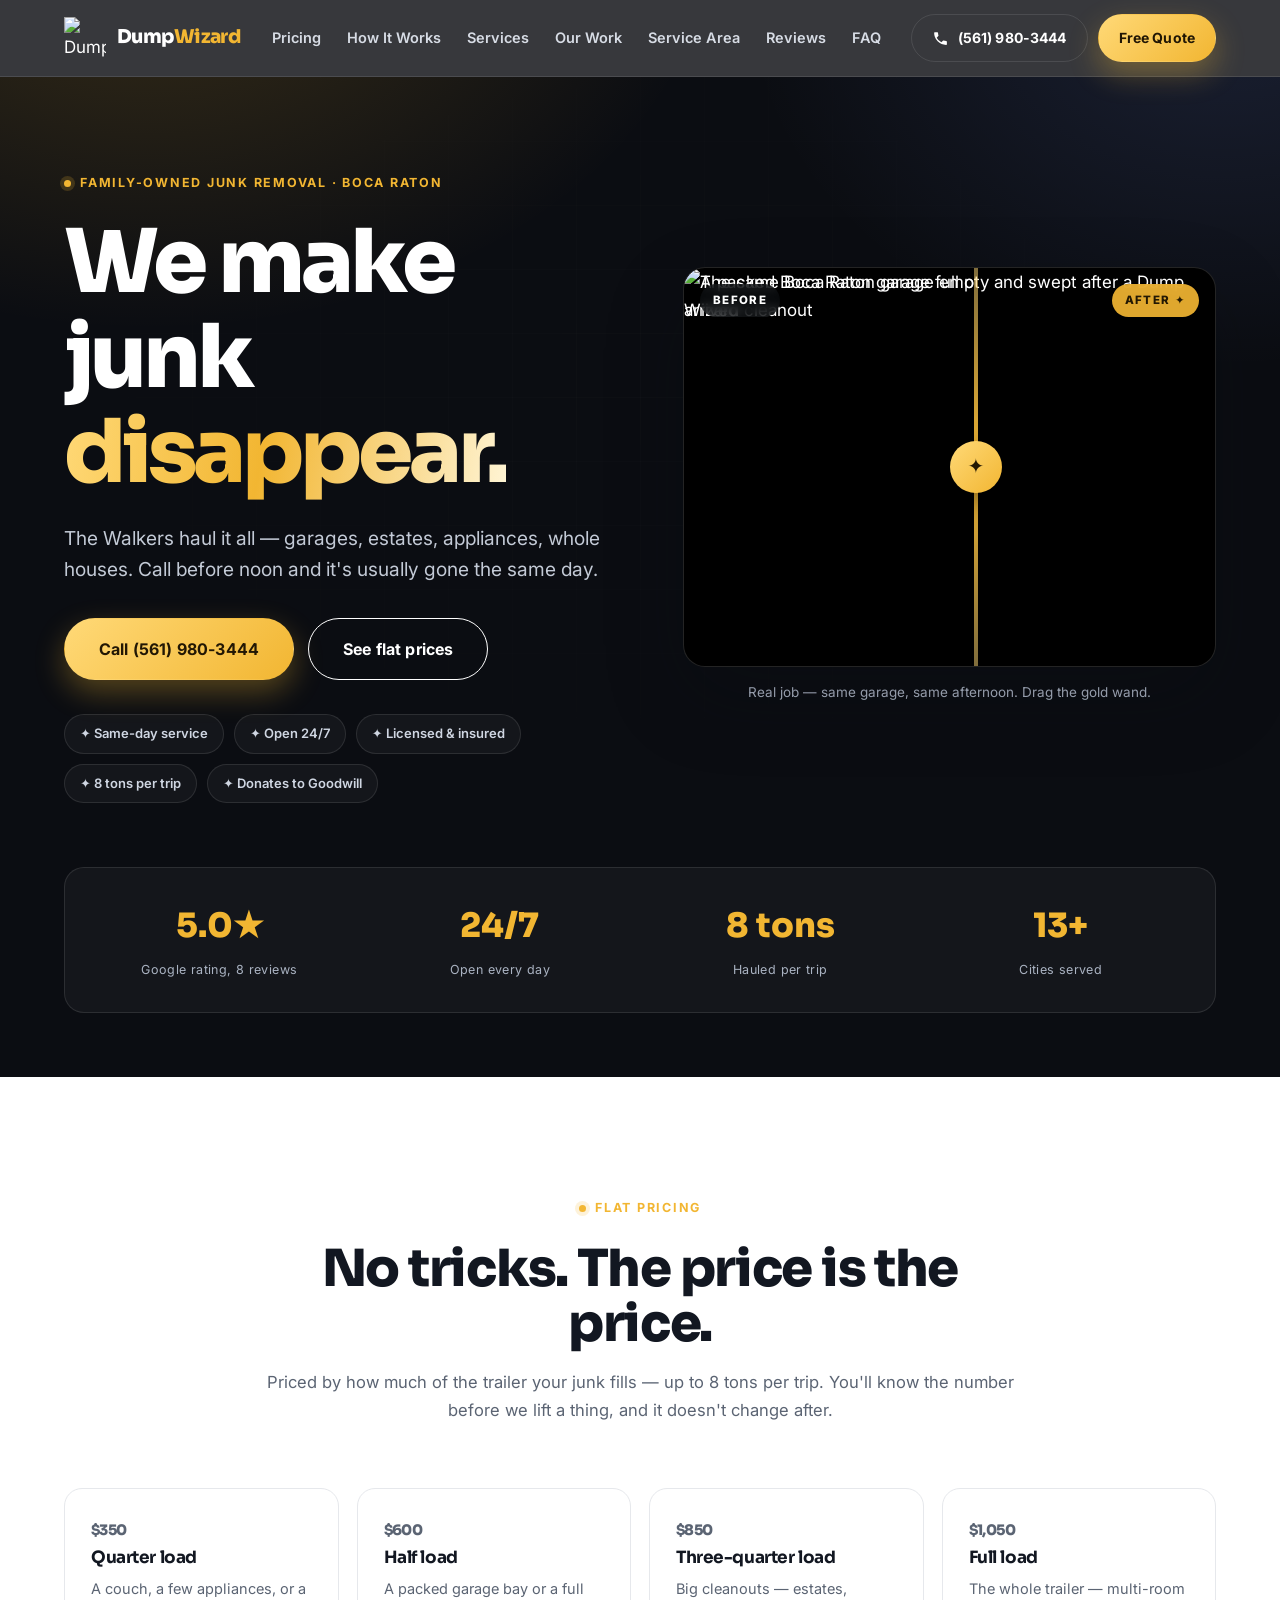
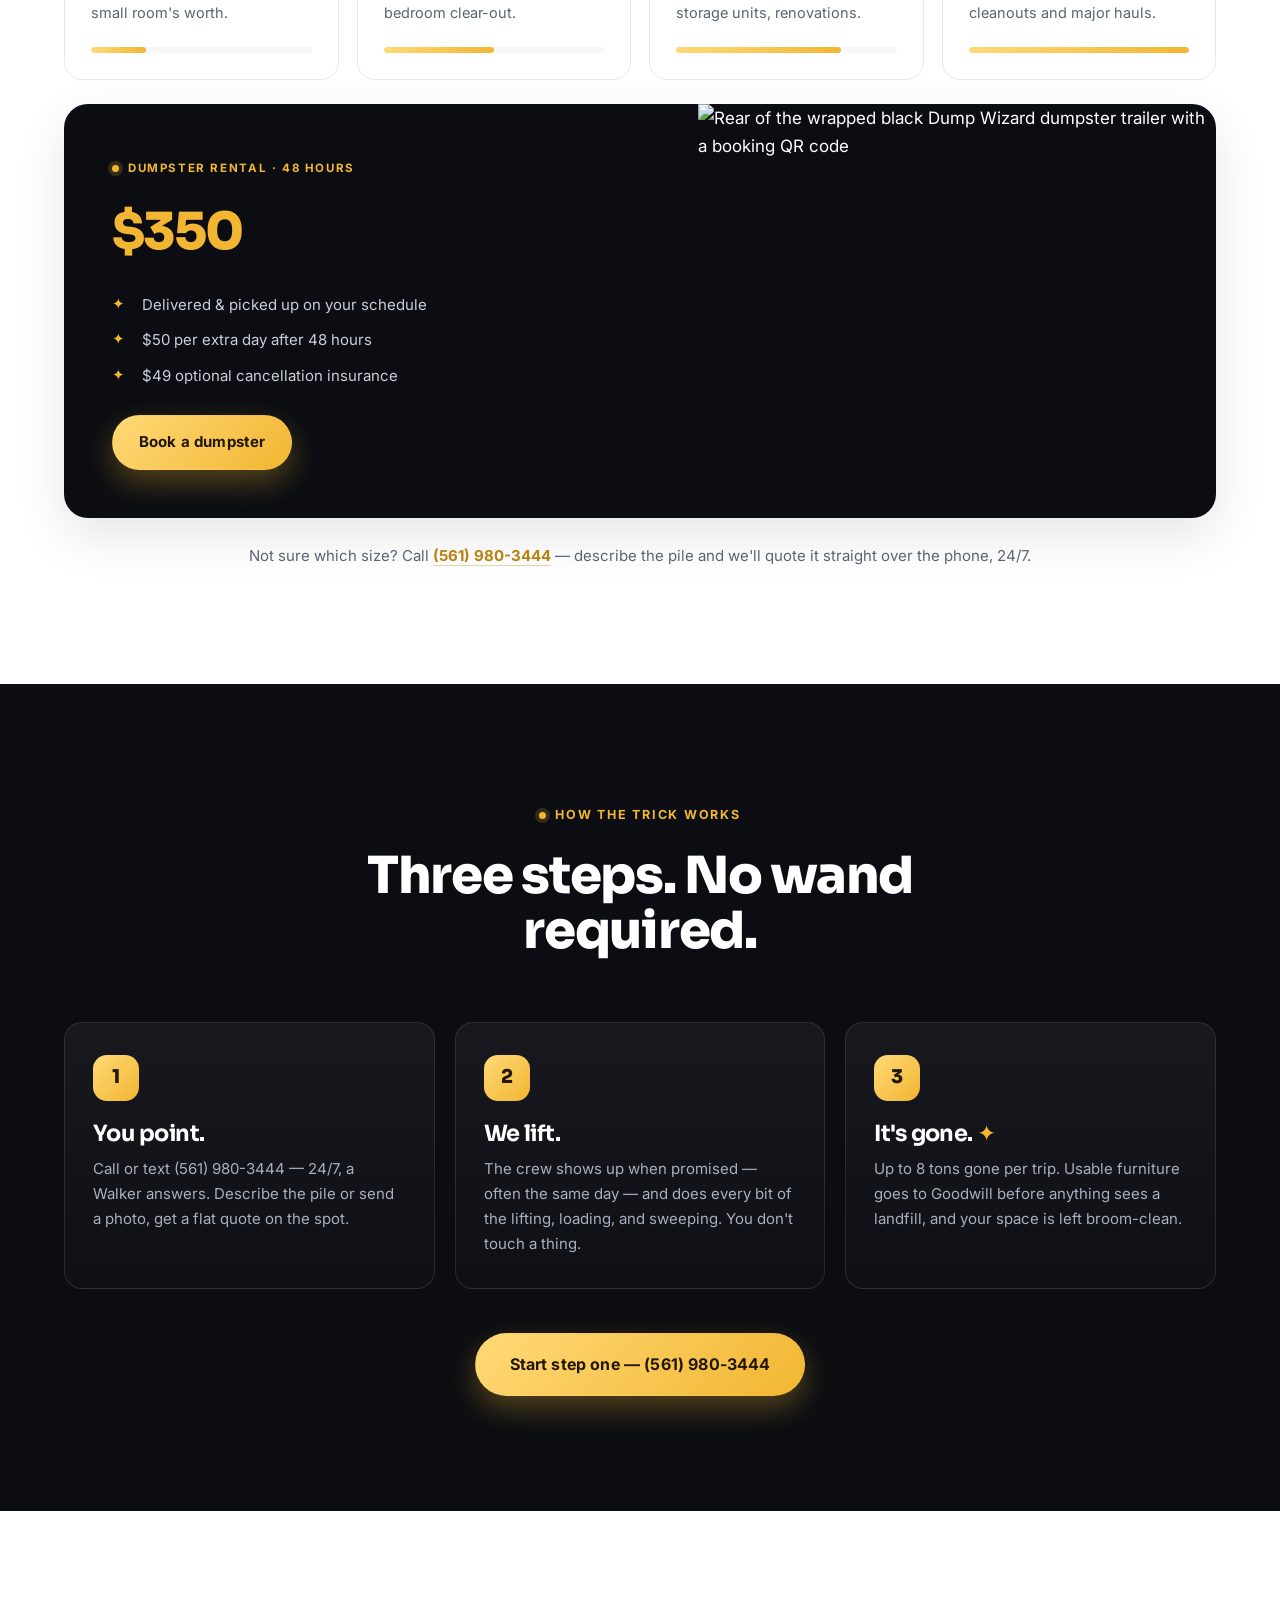
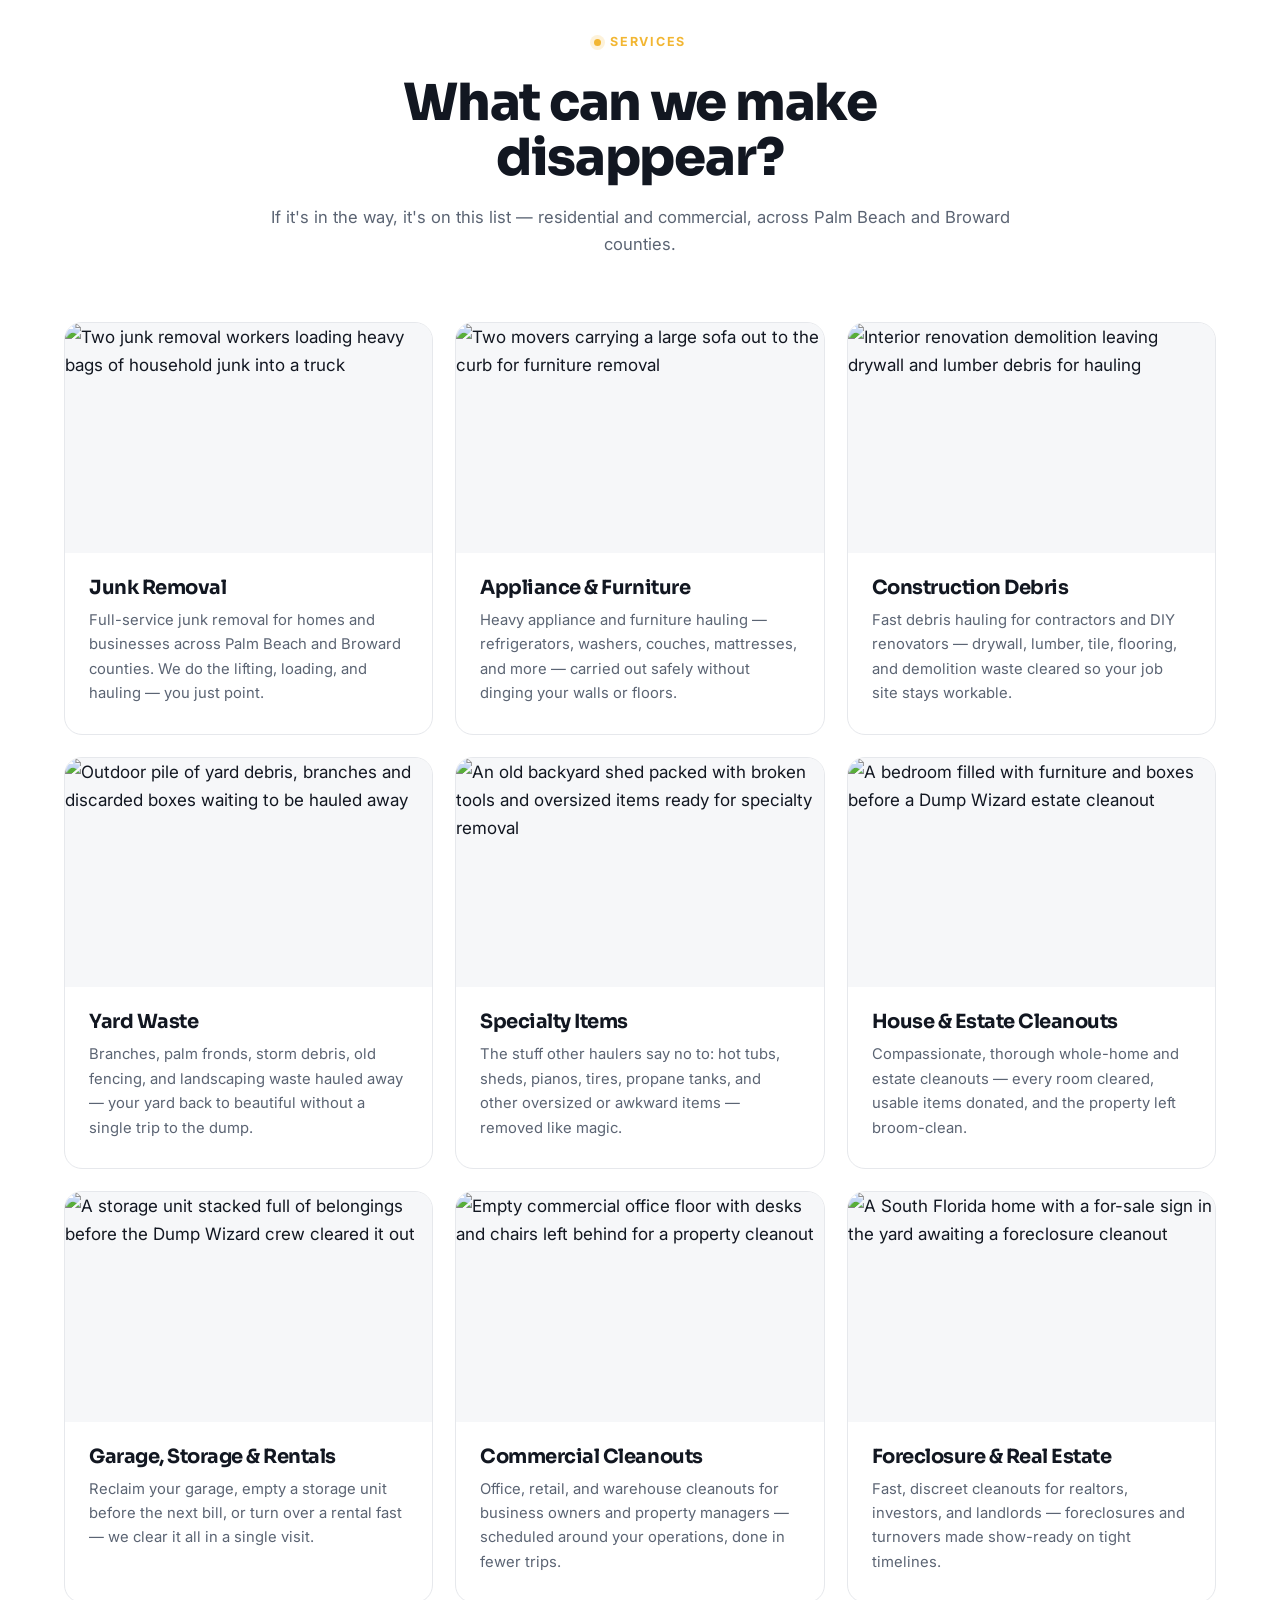
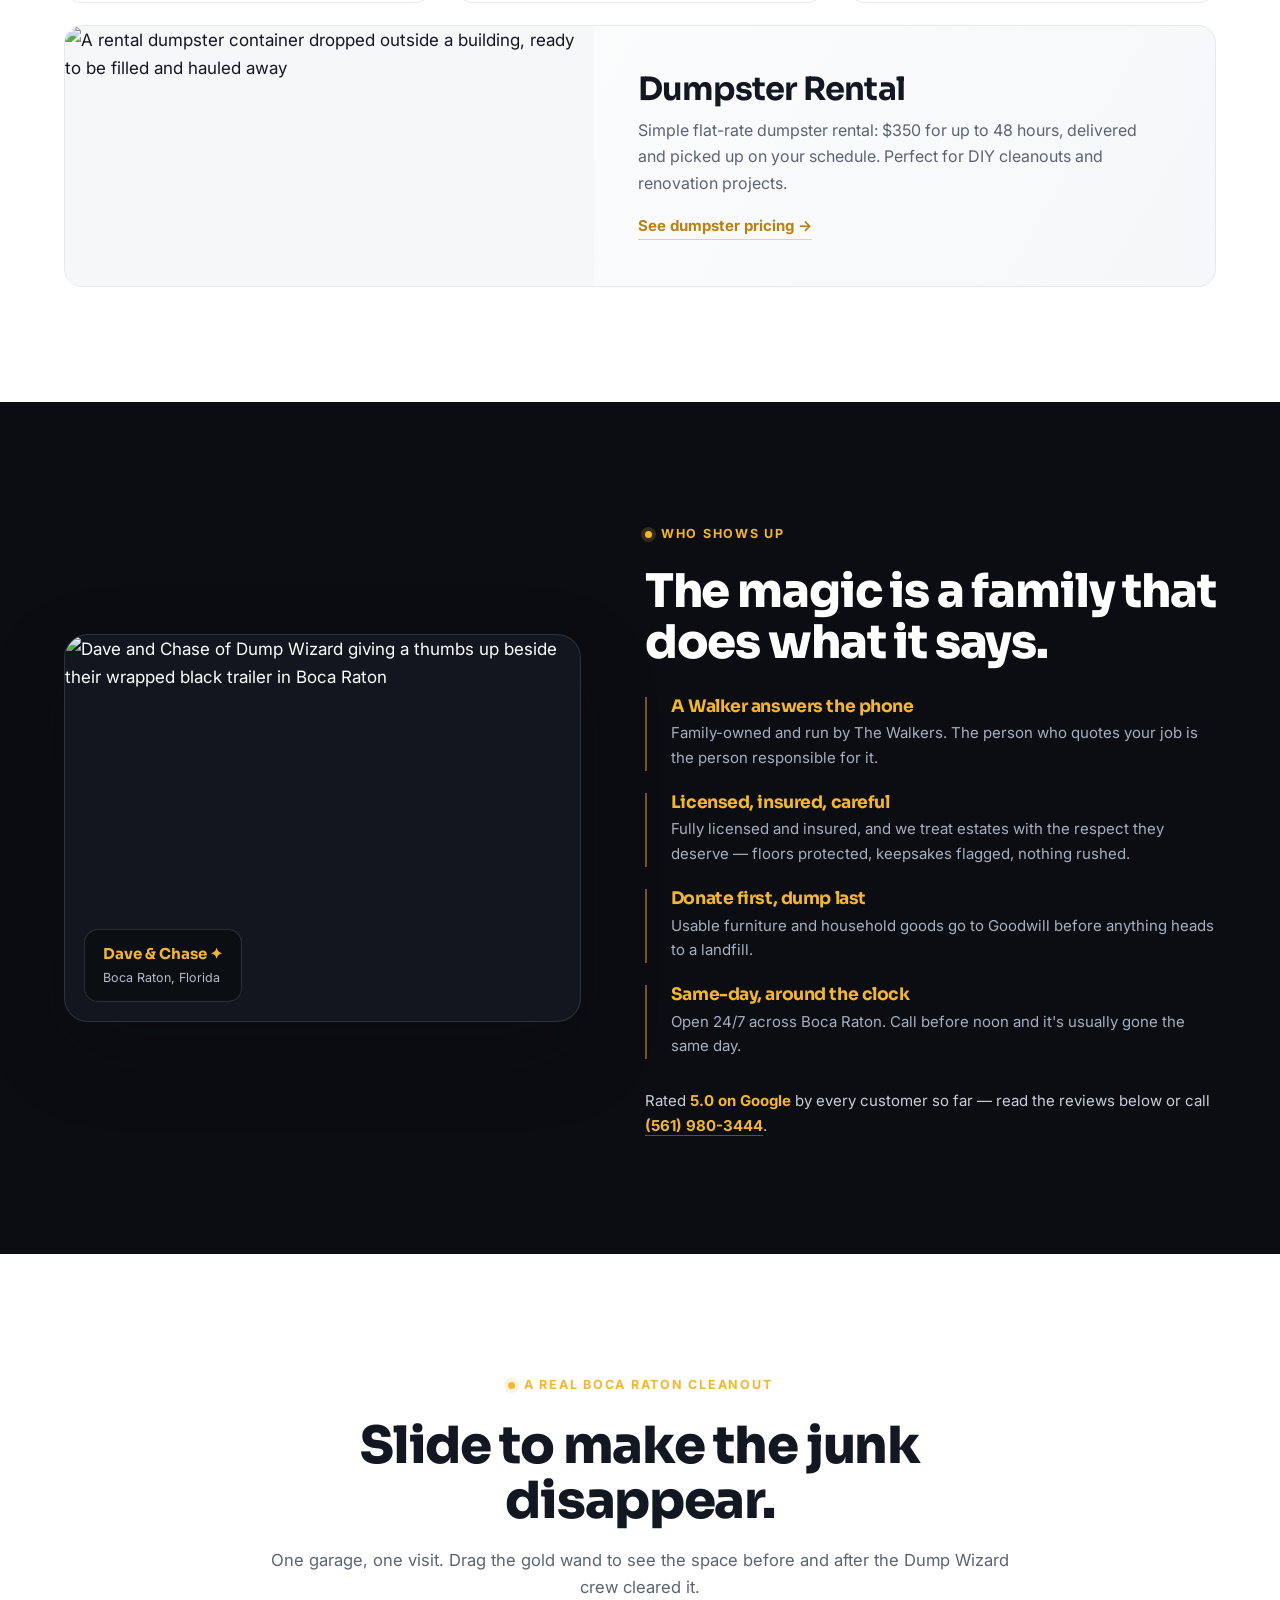
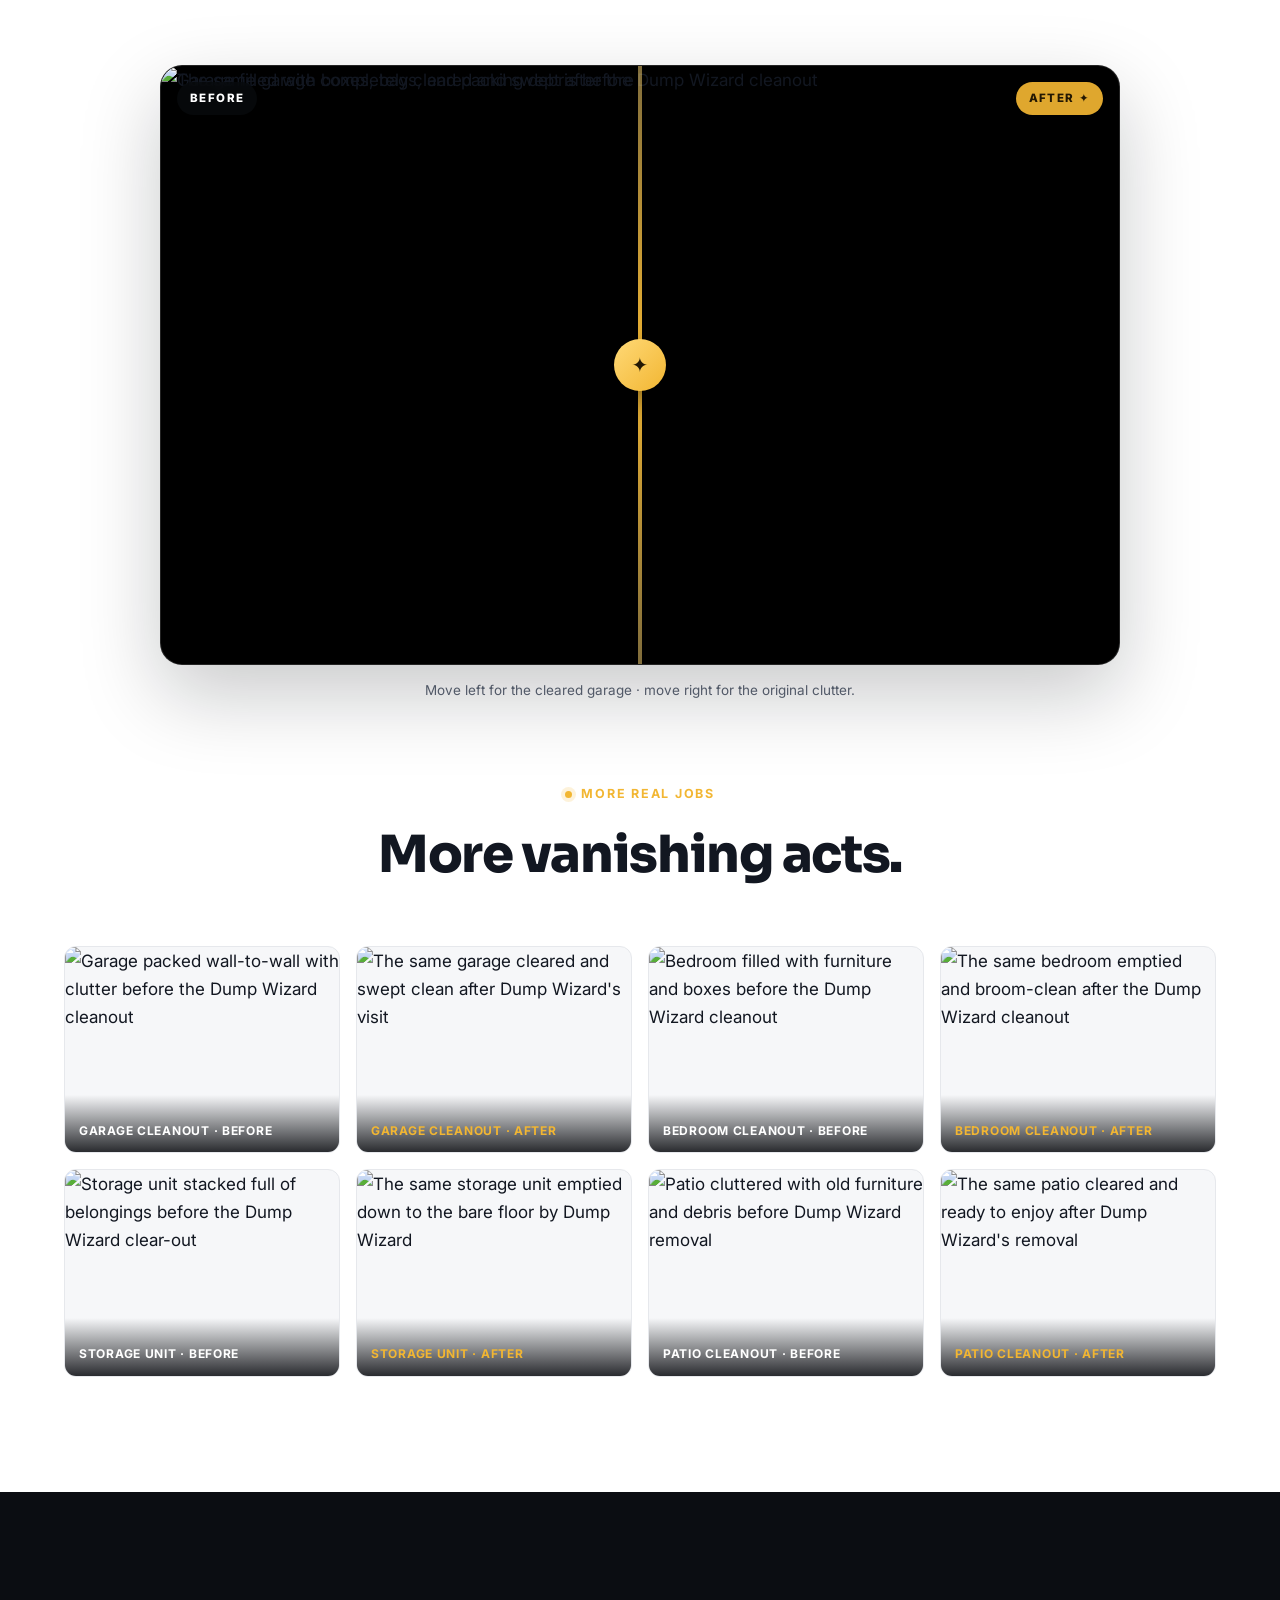
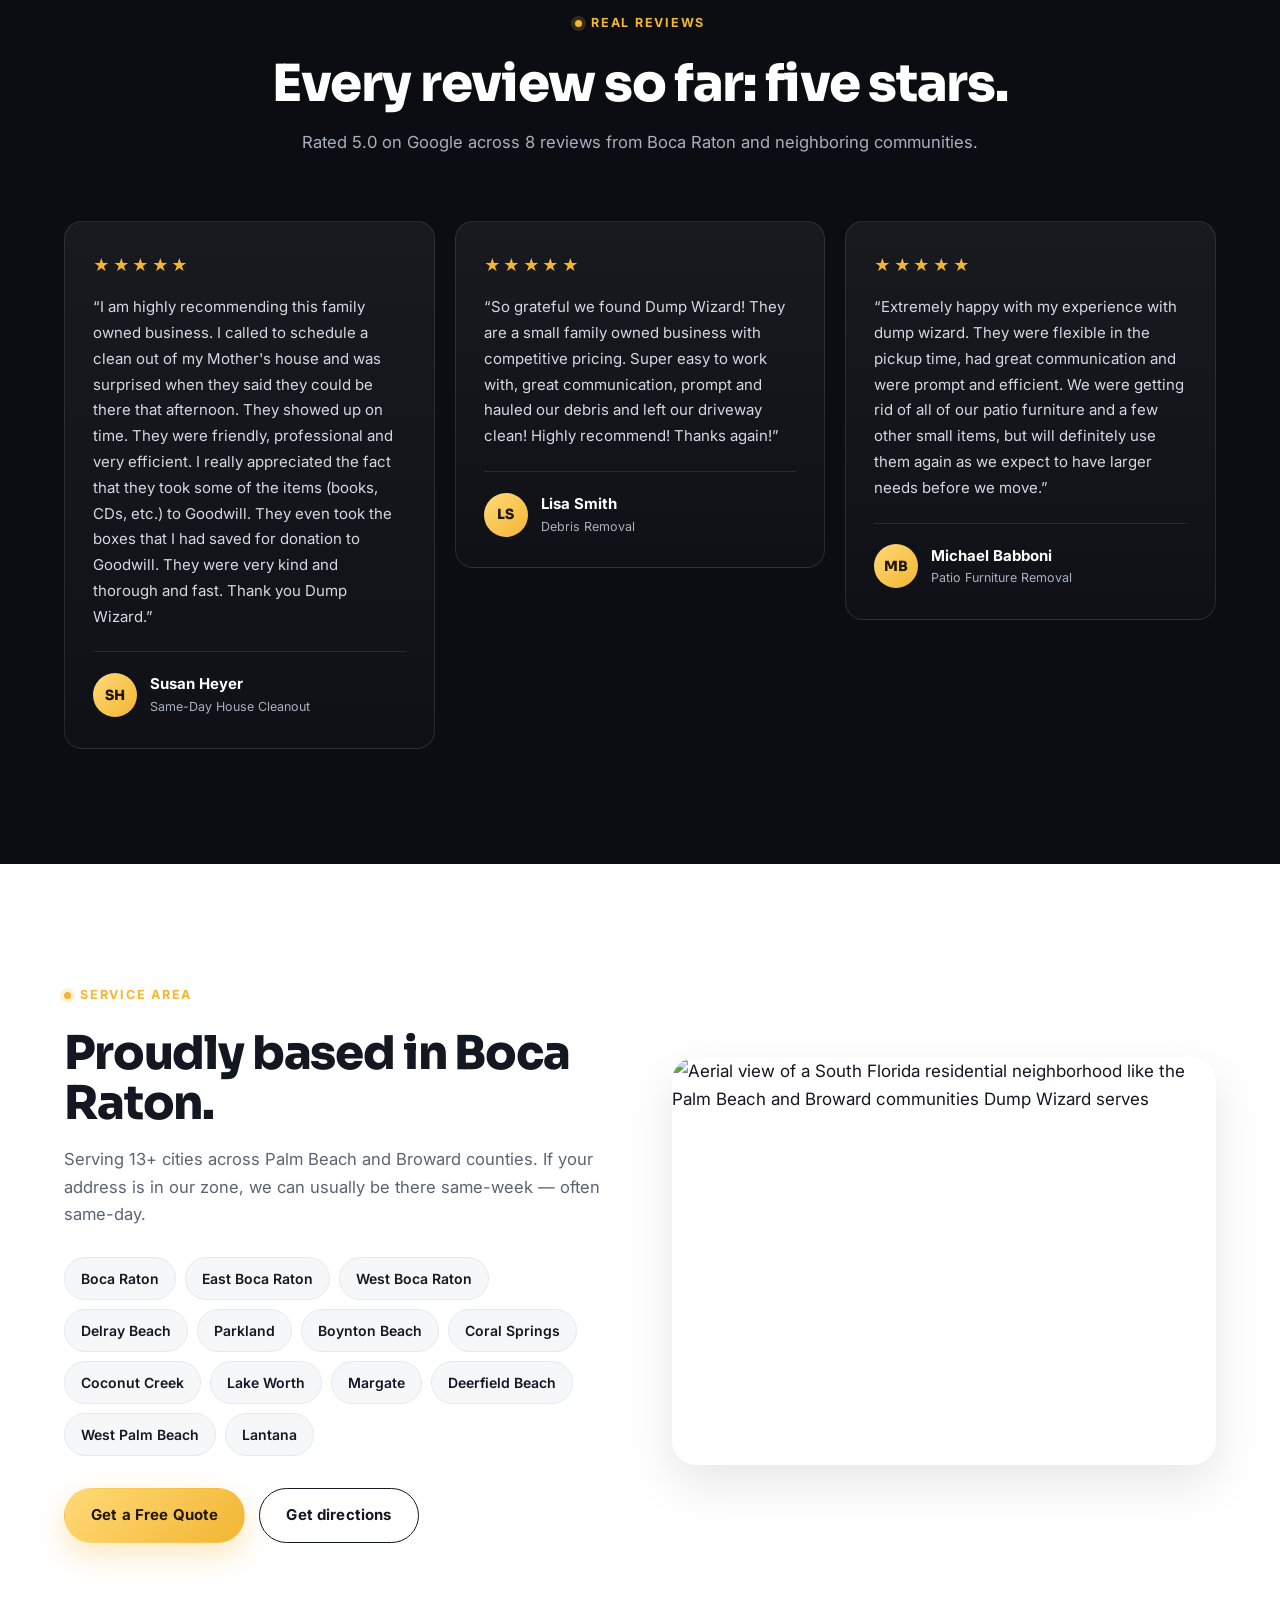
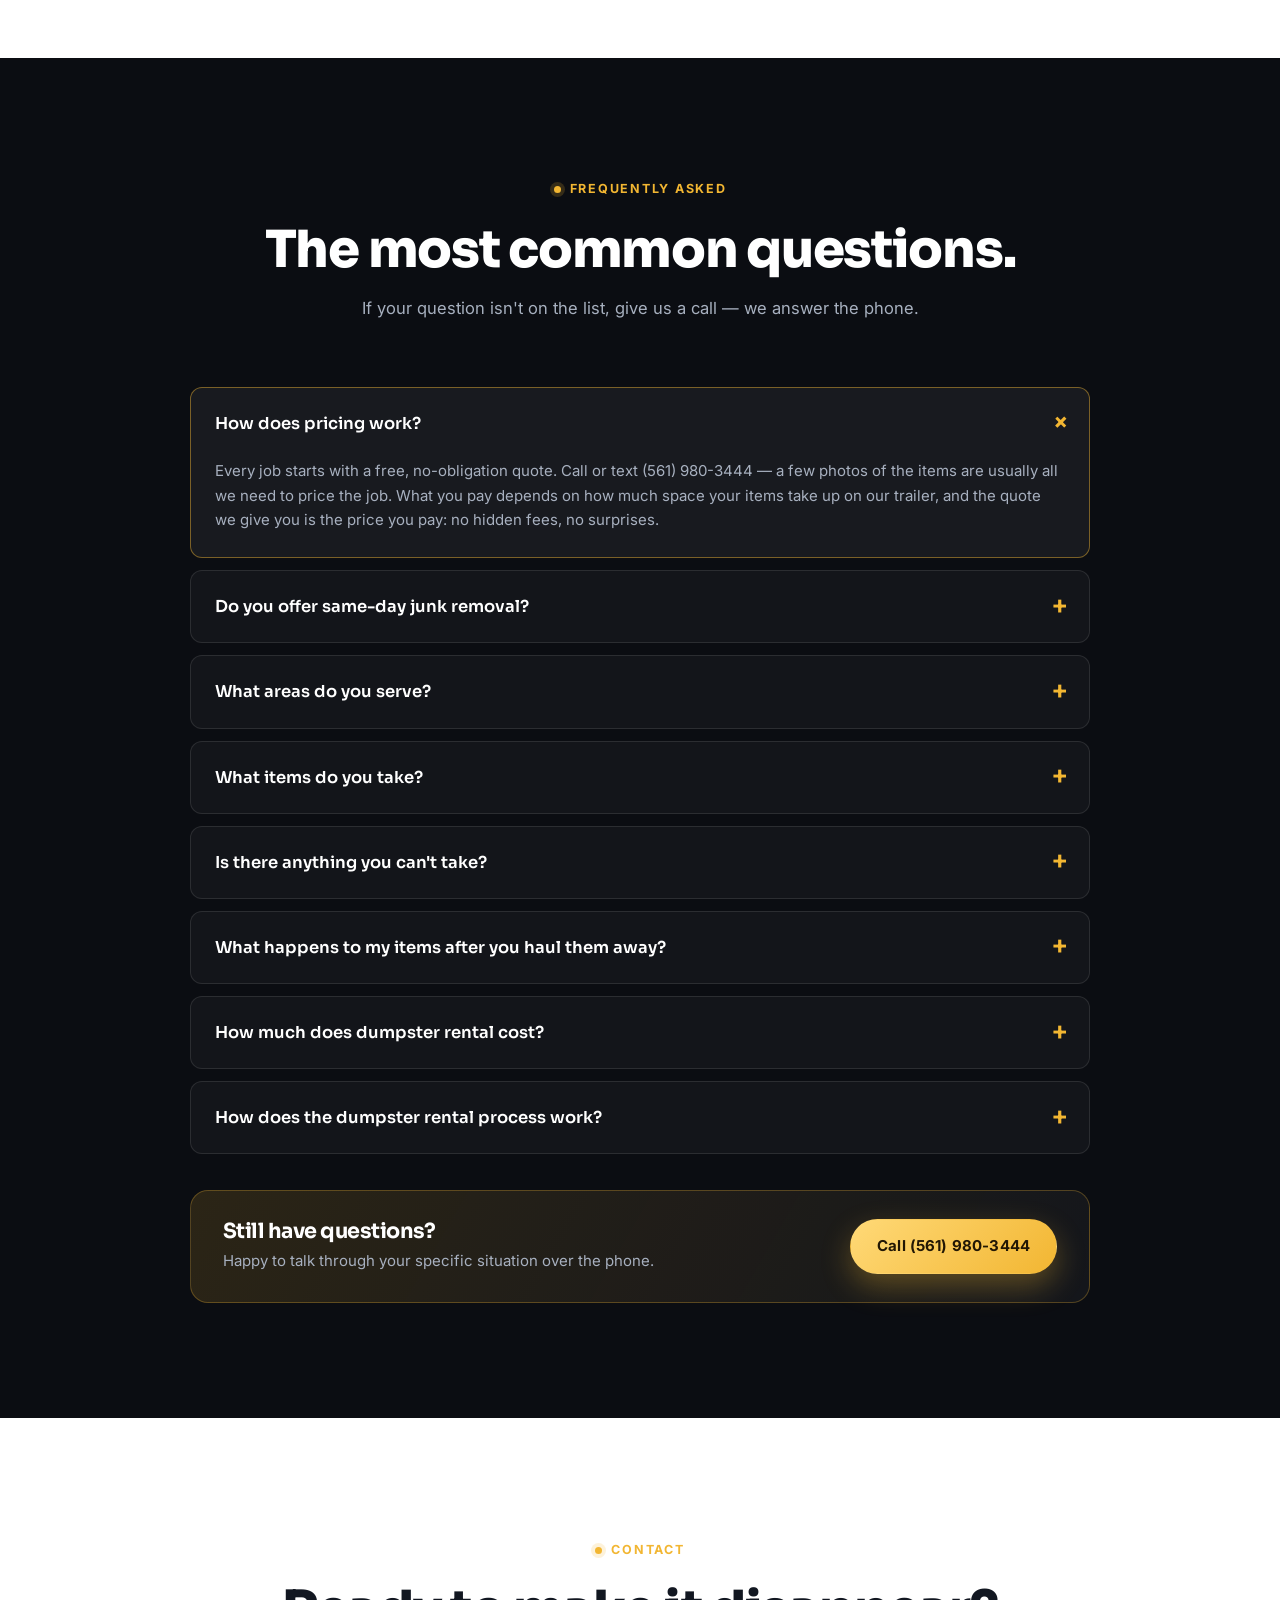
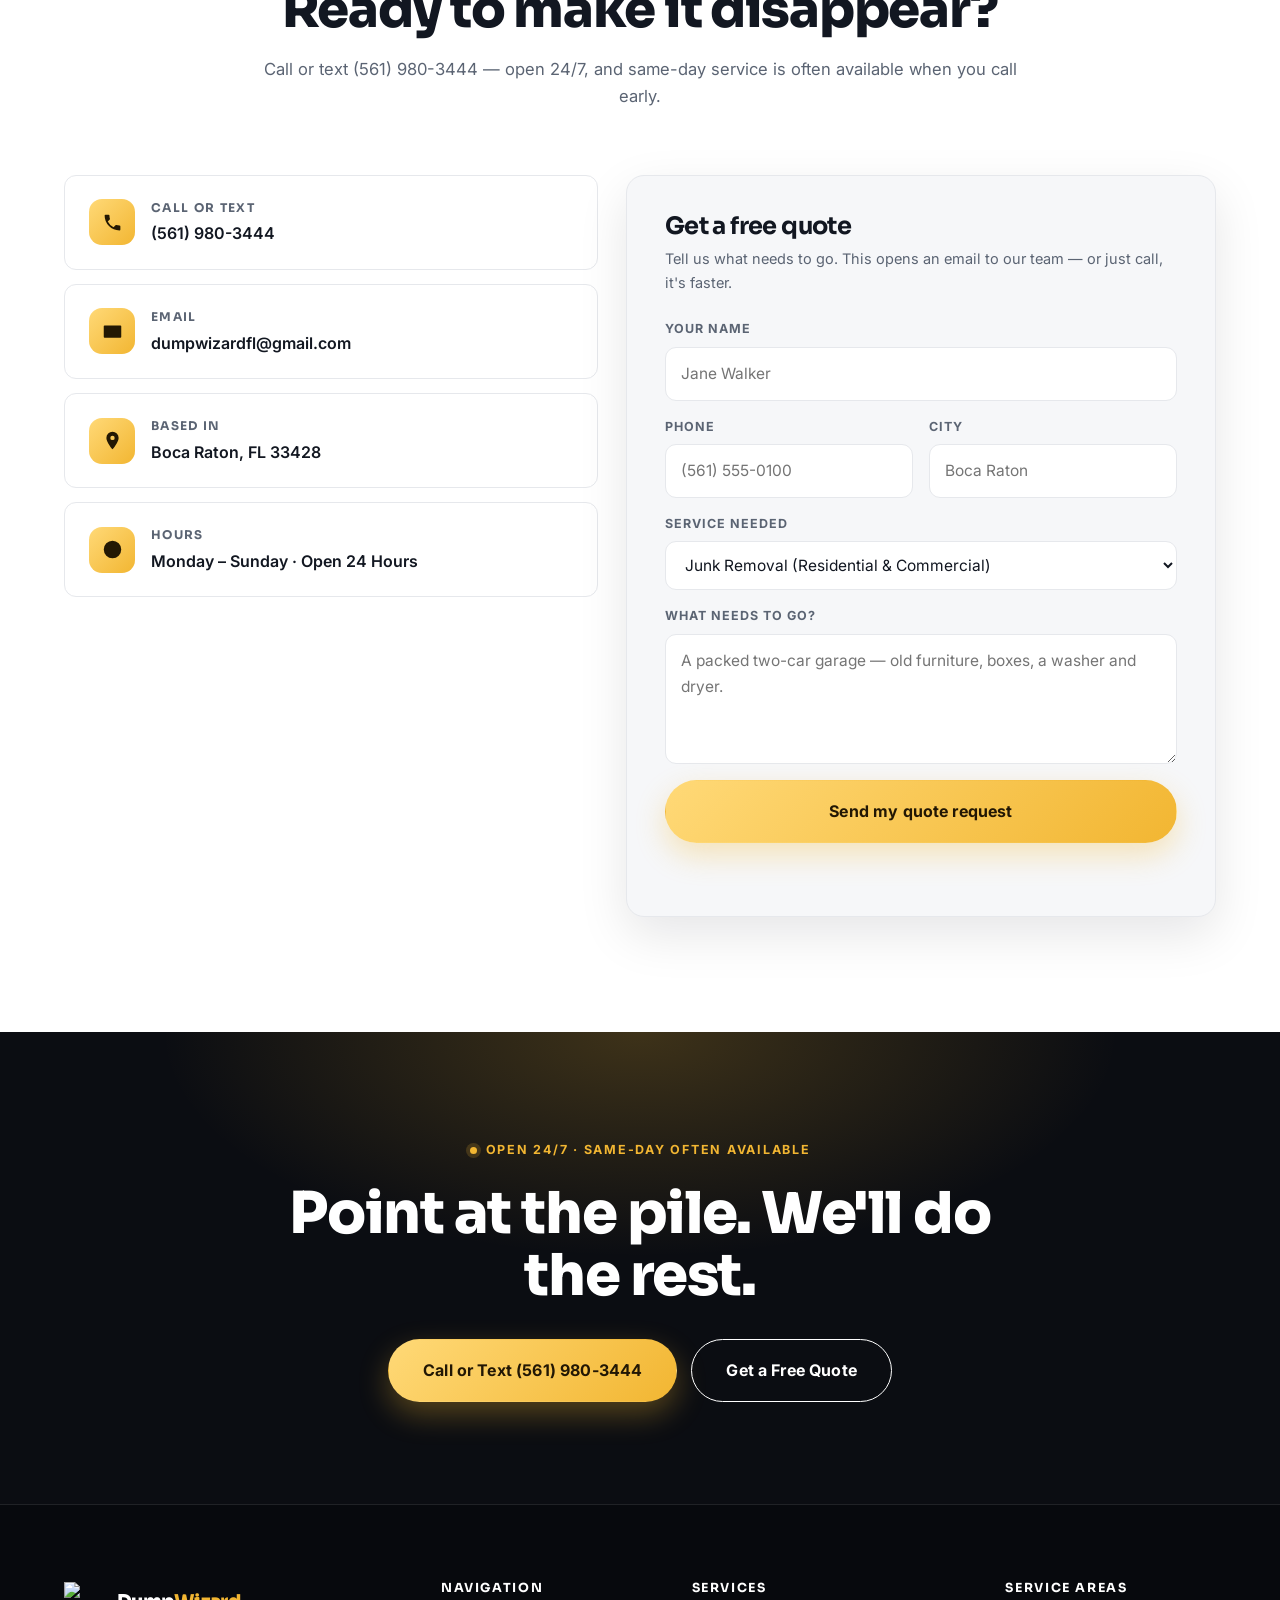
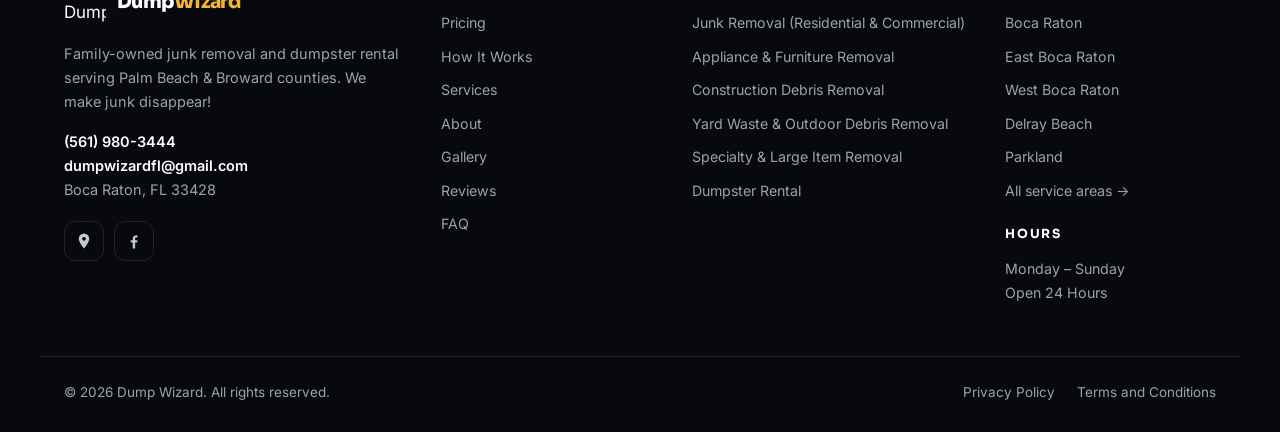
==== index.html @ faeaeb53 "feat: website redesign" ====
<!DOCTYPE html>
<html lang="en">
<head>
<meta charset="utf-8">
<meta name="viewport" content="width=device-width, initial-scale=1">
<title>Dump Wizard | Junk Removal &amp; Dumpster Rental in Boca Raton, FL</title>
<meta name="description" content="Family-owned junk removal and dumpster rental serving Palm Beach &amp; Broward counties. Flat pricing from $350, same-day service, open 24/7. Call (561) 980-3444.">
<meta name="keywords" content="junk removal Boca Raton, dumpster rental, estate cleanout, construction debris removal, Palm Beach County, Broward County">
<meta name="author" content="Dump Wizard">
<meta name="theme-color" content="#0b0d12">
<link rel="canonical" href="https://www.dumpwizard.com/">
<meta property="og:type" content="website">
<meta property="og:site_name" content="Dump Wizard">
<meta property="og:title" content="Dump Wizard | We Make Junk Disappear — Boca Raton, FL">
<meta property="og:description" content="Flat-rate junk removal and dumpster rental across Palm Beach &amp; Broward counties. Same-day service, open 24/7, 8 tons per trip. Call (561) 980-3444.">
<meta property="og:url" content="https://www.dumpwizard.com/">
<meta property="og:image" content="https://assets.heysegment.com/media/G1crdKKDSvy9.png">
<meta name="twitter:card" content="summary_large_image">
<meta name="twitter:title" content="Dump Wizard | We Make Junk Disappear — Boca Raton, FL">
<meta name="twitter:description" content="Flat-rate junk removal and dumpster rental across Palm Beach &amp; Broward counties. Open 24/7. Call (561) 980-3444.">
<meta name="twitter:image" content="https://assets.heysegment.com/media/G1crdKKDSvy9.png">
<link rel="icon" href="favicon.svg" type="image/svg+xml">
<link rel="apple-touch-icon" href="https://assets.heysegment.com/media/IMY6C4ZlQo7s.png">
<link rel="preconnect" href="https://fonts.googleapis.com">
<link rel="preconnect" href="https://fonts.gstatic.com" crossorigin>
<link href="https://fonts.googleapis.com/css2?family=Sora:wght@400;600;700;800&family=Inter:wght@400;500;600;700&display=swap" rel="stylesheet">
<link rel="stylesheet" href="styles.css">
<script type="application/ld+json">
{
  "@context": "https://schema.org",
  "@type": "HomeAndConstructionBusiness",
  "name": "Dump Wizard",
  "description": "Family-owned junk removal and dumpster rental serving Palm Beach & Broward counties.",
  "url": "https://www.dumpwizard.com/",
  "telephone": "+1-561-980-3444",
  "email": "dumpwizardfl@gmail.com",
  "image": "https://assets.heysegment.com/media/G1crdKKDSvy9.png",
  "logo": "https://assets.heysegment.com/media/IMY6C4ZlQo7s.png",
  "address": {
    "@type": "PostalAddress",
    "addressLocality": "Boca Raton",
    "addressRegion": "FL",
    "postalCode": "33428",
    "addressCountry": "US"
  },
  "openingHoursSpecification": {
    "@type": "OpeningHoursSpecification",
    "dayOfWeek": ["Monday","Tuesday","Wednesday","Thursday","Friday","Saturday","Sunday"],
    "opens": "00:00",
    "closes": "23:59"
  },
  "aggregateRating": {
    "@type": "AggregateRating",
    "ratingValue": "5.0",
    "reviewCount": "8"
  },
  "areaServed": ["Boca Raton","East Boca Raton","West Boca Raton","Delray Beach","Parkland","Boynton Beach","Coral Springs","Coconut Creek","Lake Worth","Margate","Deerfield Beach","West Palm Beach","Lantana"],
  "sameAs": [
    "https://www.facebook.com/people/Dump-Wizard/61579450046920",
    "https://www.google.com/maps/place/Dump+Wizard/@26.128835,-81.4808915,8z/data=!4m6!3m5!1s0x8e449445340b8237:0xa02085a698fa095a!8m2!3d26.128835!4d-81.4808915!16s%2Fg%2F11xnnrxcc_"
  ]
}
</script>
</head>
<body>
<a class="skip-link" href="#main-content">Skip to main content</a>

<header class="site-header" id="siteHeader">
  <div class="shell header-inner">
    <a class="brand" href="#top" aria-label="Dump Wizard home">
      <img src="https://assets.heysegment.com/media/IMY6C4ZlQo7s.png" alt="Dump Wizard logo" width="44" height="44">
      <span class="brand-text">Dump<span>Wizard</span></span>
    </a>

    <nav class="main-nav" id="mainNav" aria-label="Main navigation">
      <a href="#pricing">Pricing</a>
      <a href="#how">How It Works</a>
      <a href="#services">Services</a>
      <a href="#work">Our Work</a>
      <a href="#areas">Service Area</a>
      <a href="#reviews">Reviews</a>
      <a href="#faq">FAQ</a>
      <a class="nav-cta" href="#contact">Get a Free Quote</a>
    </nav>

    <div class="header-actions">
      <a class="btn btn-ghost btn-sm phone-link" href="tel:+15619803444">
        <svg viewBox="0 0 24 24" aria-hidden="true"><path d="M6.6 10.8a15.1 15.1 0 0 0 6.6 6.6l2.2-2.2a1 1 0 0 1 1-.25c1.1.37 2.3.57 3.6.57a1 1 0 0 1 1 1V20a1 1 0 0 1-1 1A17 17 0 0 1 3 4a1 1 0 0 1 1-1h3.5a1 1 0 0 1 1 1c0 1.3.2 2.5.57 3.6a1 1 0 0 1-.25 1z"/></svg>
        (561) 980-3444
      </a>
      <a class="btn btn-primary btn-sm" href="#contact">Free Quote</a>
      <button class="nav-toggle" id="navToggle" aria-expanded="false" aria-controls="mainNav" aria-label="Open menu">
        <span></span><span></span><span></span>
      </button>
    </div>
  </div>
</header>

<main id="main-content">

  <!-- ================= HERO ================= -->
  <section class="hero" id="top">
    <div class="hero-glow" aria-hidden="true"></div>
    <div class="shell hero-inner">
      <div class="hero-copy">
        <p class="eyebrow"><span class="dot"></span> Family-owned junk removal · Boca Raton</p>
        <h1>We make junk<br><span class="grad">disappear.</span></h1>
        <p class="lede">The Walkers haul it all — garages, estates, appliances, whole houses. Call before noon and it's usually gone the same day.</p>
        <div class="hero-btns">
          <a class="btn btn-primary btn-lg" href="tel:+15619803444">Call (561) 980-3444</a>
          <a class="btn btn-outline btn-lg" href="#pricing">See flat prices</a>
        </div>
        <ul class="chips">
          <li>✦ Same-day service</li>
          <li>✦ Open 24/7</li>
          <li>✦ Licensed &amp; insured</li>
          <li>✦ 8 tons per trip</li>
          <li>✦ Donates to Goodwill</li>
        </ul>
      </div>

      <div class="hero-media">
        <figure class="ba-card" data-compare>
          <div class="ba-frame">
            <img class="ba-after" src="https://assets.heysegment.com/media/Ed0Uw5ZsCchw.webp" alt="The same Boca Raton garage empty and swept after a Dump Wizard cleanout">
            <div class="ba-before-wrap" data-before>
              <img src="https://assets.heysegment.com/media/8Kapz5MlQ26q.webp" alt="A packed Boca Raton garage full of clutter before Dump Wizard arrived">
            </div>
            <span class="ba-tag ba-tag-l">Before</span>
            <span class="ba-tag ba-tag-r">After ✦</span>
            <button class="ba-handle" data-handle type="button" aria-label="Drag to compare before and after">
              <span class="ba-wand">✦</span>
            </button>
            <input class="ba-range" type="range" min="0" max="100" value="55" aria-label="Before and after slider position" data-range>
          </div>
          <figcaption>Real job — same garage, same afternoon. Drag the gold wand.</figcaption>
        </figure>
      </div>
    </div>

    <div class="shell">
      <div class="stat-bar">
        <div class="stat"><strong>5.0★</strong><span>Google rating, 8 reviews</span></div>
        <div class="stat"><strong>24/7</strong><span>Open every day</span></div>
        <div class="stat"><strong>8 tons</strong><span>Hauled per trip</span></div>
        <div class="stat"><strong>13+</strong><span>Cities served</span></div>
      </div>
    </div>
  </section>

  <!-- ================= PRICING ================= -->
  <section class="section" id="pricing">
    <div class="shell">
      <header class="section-head">
        <p class="eyebrow"><span class="dot"></span> Flat Pricing</p>
        <h2>No tricks. The price is the price.</h2>
        <p class="section-sub">Priced by how much of the trailer your junk fills — up to 8 tons per trip. You'll know the number before we lift a thing, and it doesn't change after.</p>
      </header>

      <div class="price-grid">
        <article class="price-card reveal">
          <p class="price">$350</p>
          <h3>Quarter load</h3>
          <p>A couch, a few appliances, or a small room's worth.</p>
          <div class="price-meter"><span style="width:25%"></span></div>
        </article>
        <article class="price-card reveal">
          <p class="price">$600</p>
          <h3>Half load</h3>
          <p>A packed garage bay or a full bedroom clear-out.</p>
          <div class="price-meter"><span style="width:50%"></span></div>
        </article>
        <article class="price-card reveal">
          <p class="price">$850</p>
          <h3>Three-quarter load</h3>
          <p>Big cleanouts — estates, storage units, renovations.</p>
          <div class="price-meter"><span style="width:75%"></span></div>
        </article>
        <article class="price-card reveal">
          <p class="price">$1,050</p>
          <h3>Full load</h3>
          <p>The whole trailer — multi-room cleanouts and major hauls.</p>
          <div class="price-meter"><span style="width:100%"></span></div>
        </article>
      </div>

      <div class="rental-card reveal">
        <div class="rental-body">
          <p class="eyebrow small"><span class="dot"></span> Dumpster rental · 48 hours</p>
          <p class="price big">$350</p>
          <ul class="ticks">
            <li>Delivered &amp; picked up on your schedule</li>
            <li>$50 per extra day after 48 hours</li>
            <li>$49 optional cancellation insurance</li>
          </ul>
          <a class="btn btn-primary" href="#contact">Book a dumpster</a>
        </div>
        <div class="rental-media">
          <img src="https://assets.heysegment.com/media/my2QweyTTKNU.webp" alt="Rear of the wrapped black Dump Wizard dumpster trailer with a booking QR code" loading="lazy">
        </div>
      </div>

      <p class="price-note">Not sure which size? Call <a href="tel:+15619803444">(561) 980-3444</a> — describe the pile and we'll quote it straight over the phone, 24/7.</p>
    </div>
  </section>

  <!-- ================= HOW IT WORKS ================= -->
  <section class="section section-dark" id="how">
    <div class="shell">
      <header class="section-head">
        <p class="eyebrow"><span class="dot"></span> How the trick works</p>
        <h2>Three steps. No wand required.</h2>
      </header>

      <ol class="steps">
        <li class="step reveal">
          <span class="step-num">1</span>
          <h3>You point.</h3>
          <p>Call or text (561) 980-3444 — 24/7, a Walker answers. Describe the pile or send a photo, get a flat quote on the spot.</p>
        </li>
        <li class="step reveal">
          <span class="step-num">2</span>
          <h3>We lift.</h3>
          <p>The crew shows up when promised — often the same day — and does every bit of the lifting, loading, and sweeping. You don't touch a thing.</p>
        </li>
        <li class="step reveal">
          <span class="step-num">3</span>
          <h3>It's gone. <span class="spark">✦</span></h3>
          <p>Up to 8 tons gone per trip. Usable furniture goes to Goodwill before anything sees a landfill, and your space is left broom-clean.</p>
        </li>
      </ol>

      <div class="center"><a class="btn btn-primary btn-lg" href="tel:+15619803444">Start step one — (561) 980-3444</a></div>
    </div>
  </section>

  <!-- ================= SERVICES ================= -->
  <section class="section" id="services">
    <div class="shell">
      <header class="section-head">
        <p class="eyebrow"><span class="dot"></span> Services</p>
        <h2>What can we make disappear?</h2>
        <p class="section-sub">If it's in the way, it's on this list — residential and commercial, across Palm Beach and Broward counties.</p>
      </header>

      <div class="svc-grid">
        <article class="svc-card reveal">
          <div class="svc-img"><img src="https://images.pexels.com/photos/39037921/pexels-photo-39037921.jpeg?auto=compress&cs=tinysrgb&dpr=2&h=650&w=940" alt="Two junk removal workers loading heavy bags of household junk into a truck" loading="lazy"></div>
          <div class="svc-body">
            <h3>Junk Removal</h3>
            <p>Full-service junk removal for homes and businesses across Palm Beach and Broward counties. We do the lifting, loading, and hauling — you just point.</p>
          </div>
        </article>

        <article class="svc-card reveal">
          <div class="svc-img"><img src="https://images.pexels.com/photos/7464393/pexels-photo-7464393.jpeg?auto=compress&cs=tinysrgb&dpr=2&h=650&w=940" alt="Two movers carrying a large sofa out to the curb for furniture removal" loading="lazy"></div>
          <div class="svc-body">
            <h3>Appliance &amp; Furniture</h3>
            <p>Heavy appliance and furniture hauling — refrigerators, washers, couches, mattresses, and more — carried out safely without dinging your walls or floors.</p>
          </div>
        </article>

        <article class="svc-card reveal">
          <div class="svc-img"><img src="https://images.pexels.com/photos/8488031/pexels-photo-8488031.jpeg?auto=compress&cs=tinysrgb&dpr=2&h=650&w=940" alt="Interior renovation demolition leaving drywall and lumber debris for hauling" loading="lazy"></div>
          <div class="svc-body">
            <h3>Construction Debris</h3>
            <p>Fast debris hauling for contractors and DIY renovators — drywall, lumber, tile, flooring, and demolition waste cleared so your job site stays workable.</p>
          </div>
        </article>

        <article class="svc-card reveal">
          <div class="svc-img"><img src="https://images.pexels.com/photos/15170381/pexels-photo-15170381.jpeg?auto=compress&cs=tinysrgb&dpr=2&h=650&w=940" alt="Outdoor pile of yard debris, branches and discarded boxes waiting to be hauled away" loading="lazy"></div>
          <div class="svc-body">
            <h3>Yard Waste</h3>
            <p>Branches, palm fronds, storm debris, old fencing, and landscaping waste hauled away — your yard back to beautiful without a single trip to the dump.</p>
          </div>
        </article>

        <article class="svc-card reveal">
          <div class="svc-img"><img src="https://images.pexels.com/photos/2846205/pexels-photo-2846205.jpeg?auto=compress&cs=tinysrgb&dpr=2&h=650&w=940" alt="An old backyard shed packed with broken tools and oversized items ready for specialty removal" loading="lazy"></div>
          <div class="svc-body">
            <h3>Specialty Items</h3>
            <p>The stuff other haulers say no to: hot tubs, sheds, pianos, tires, propane tanks, and other oversized or awkward items — removed like magic.</p>
          </div>
        </article>

        <article class="svc-card reveal">
          <div class="svc-img"><img src="https://assets.heysegment.com/media/gS-_xTXAoDb2.webp" alt="A bedroom filled with furniture and boxes before a Dump Wizard estate cleanout" loading="lazy"></div>
          <div class="svc-body">
            <h3>House &amp; Estate Cleanouts</h3>
            <p>Compassionate, thorough whole-home and estate cleanouts — every room cleared, usable items donated, and the property left broom-clean.</p>
          </div>
        </article>

        <article class="svc-card reveal">
          <div class="svc-img"><img src="https://assets.heysegment.com/media/o2vuvjmt6Kyv.webp" alt="A storage unit stacked full of belongings before the Dump Wizard crew cleared it out" loading="lazy"></div>
          <div class="svc-body">
            <h3>Garage, Storage &amp; Rentals</h3>
            <p>Reclaim your garage, empty a storage unit before the next bill, or turn over a rental fast — we clear it all in a single visit.</p>
          </div>
        </article>

        <article class="svc-card reveal">
          <div class="svc-img"><img src="https://images.pexels.com/photos/5483233/pexels-photo-5483233.jpeg?auto=compress&cs=tinysrgb&dpr=2&h=650&w=940" alt="Empty commercial office floor with desks and chairs left behind for a property cleanout" loading="lazy"></div>
          <div class="svc-body">
            <h3>Commercial Cleanouts</h3>
            <p>Office, retail, and warehouse cleanouts for business owners and property managers — scheduled around your operations, done in fewer trips.</p>
          </div>
        </article>

        <article class="svc-card reveal">
          <div class="svc-img"><img src="https://images.pexels.com/photos/8482510/pexels-photo-8482510.jpeg?auto=compress&cs=tinysrgb&dpr=2&h=650&w=940" alt="A South Florida home with a for-sale sign in the yard awaiting a foreclosure cleanout" loading="lazy"></div>
          <div class="svc-body">
            <h3>Foreclosure &amp; Real Estate</h3>
            <p>Fast, discreet cleanouts for realtors, investors, and landlords — foreclosures and turnovers made show-ready on tight timelines.</p>
          </div>
        </article>

        <article class="svc-card featured reveal">
          <div class="svc-img"><img src="https://images.pexels.com/photos/17849720/pexels-photo-17849720.jpeg?auto=compress&cs=tinysrgb&dpr=2&h=650&w=940" alt="A rental dumpster container dropped outside a building, ready to be filled and hauled away" loading="lazy"></div>
          <div class="svc-body">
            <h3>Dumpster Rental</h3>
            <p>Simple flat-rate dumpster rental: $350 for up to 48 hours, delivered and picked up on your schedule. Perfect for DIY cleanouts and renovation projects.</p>
            <a class="svc-link" href="#pricing">See dumpster pricing →</a>
          </div>
        </article>
      </div>
    </div>
  </section>

  <!-- ================= ABOUT ================= -->
  <section class="section section-dark" id="about">
    <div class="shell about-grid">
      <div class="about-media reveal">
        <img src="https://assets.heysegment.com/media/G1crdKKDSvy9.png" alt="Dave and Chase of Dump Wizard giving a thumbs up beside their wrapped black trailer in Boca Raton" loading="lazy">
        <div class="about-badge"><strong>Dave &amp; Chase ✦</strong><span>Boca Raton, Florida</span></div>
      </div>
      <div class="about-copy">
        <p class="eyebrow"><span class="dot"></span> Who shows up</p>
        <h2>The magic is a family that does what it says.</h2>
        <ul class="about-list">
          <li>
            <h3>A Walker answers the phone</h3>
            <p>Family-owned and run by The Walkers. The person who quotes your job is the person responsible for it.</p>
          </li>
          <li>
            <h3>Licensed, insured, careful</h3>
            <p>Fully licensed and insured, and we treat estates with the respect they deserve — floors protected, keepsakes flagged, nothing rushed.</p>
          </li>
          <li>
            <h3>Donate first, dump last</h3>
            <p>Usable furniture and household goods go to Goodwill before anything heads to a landfill.</p>
          </li>
          <li>
            <h3>Same-day, around the clock</h3>
            <p>Open 24/7 across Boca Raton. Call before noon and it's usually gone the same day.</p>
          </li>
        </ul>
        <p class="about-note">Rated <strong>5.0 on Google</strong> by every customer so far — read the reviews below or call <a href="tel:+15619803444">(561) 980-3444</a>.</p>
      </div>
    </div>
  </section>

  <!-- ================= WORK / COMPARE ================= -->
  <section class="section" id="work">
    <div class="shell">
      <header class="section-head">
        <p class="eyebrow"><span class="dot"></span> A real Boca Raton cleanout</p>
        <h2>Slide to make the junk disappear.</h2>
        <p class="section-sub">One garage, one visit. Drag the gold wand to see the space before and after the Dump Wizard crew cleared it.</p>
      </header>

      <figure class="ba-card wide reveal" data-compare>
        <div class="ba-frame">
          <img class="ba-after" src="https://assets.heysegment.com/media/WMiiRJvze4qq.webp" alt="The same garage completely cleared and swept after the Dump Wizard cleanout">
          <div class="ba-before-wrap" data-before>
            <img src="https://assets.heysegment.com/media/3UMslO6n8l0z.webp" alt="Garage filled with boxes, bags, and packing debris before a Dump Wizard cleanout">
          </div>
          <span class="ba-tag ba-tag-l">Before</span>
          <span class="ba-tag ba-tag-r">After ✦</span>
          <button class="ba-handle" data-handle type="button" aria-label="Drag to compare before and after">
            <span class="ba-wand">✦</span>
          </button>
          <input class="ba-range" type="range" min="0" max="100" value="50" aria-label="Before and after slider position" data-range>
        </div>
        <figcaption>Move left for the cleared garage · move right for the original clutter.</figcaption>
      </figure>

      <header class="section-head tight">
        <p class="eyebrow"><span class="dot"></span> More real jobs</p>
        <h2>More vanishing acts.</h2>
      </header>

      <div class="gallery">
        <figure class="reveal"><img src="https://assets.heysegment.com/media/8Kapz5MlQ26q.webp" alt="Garage packed wall-to-wall with clutter before the Dump Wizard cleanout" loading="lazy"><figcaption>Garage Cleanout · Before</figcaption></figure>
        <figure class="reveal"><img src="https://assets.heysegment.com/media/Ed0Uw5ZsCchw.webp" alt="The same garage cleared and swept clean after Dump Wizard's visit" loading="lazy"><figcaption><span class="after">Garage Cleanout · After</span></figcaption></figure>
        <figure class="reveal"><img src="https://assets.heysegment.com/media/gS-_xTXAoDb2.webp" alt="Bedroom filled with furniture and boxes before the Dump Wizard cleanout" loading="lazy"><figcaption>Bedroom Cleanout · Before</figcaption></figure>
        <figure class="reveal"><img src="https://assets.heysegment.com/media/_1Q44y0ODlQd.webp" alt="The same bedroom emptied and broom-clean after the Dump Wizard cleanout" loading="lazy"><figcaption><span class="after">Bedroom Cleanout · After</span></figcaption></figure>
        <figure class="reveal"><img src="https://assets.heysegment.com/media/o2vuvjmt6Kyv.webp" alt="Storage unit stacked full of belongings before the Dump Wizard clear-out" loading="lazy"><figcaption>Storage Unit · Before</figcaption></figure>
        <figure class="reveal"><img src="https://assets.heysegment.com/media/67H6CS6WuAfs.webp" alt="The same storage unit emptied down to the bare floor by Dump Wizard" loading="lazy"><figcaption><span class="after">Storage Unit · After</span></figcaption></figure>
        <figure class="reveal"><img src="https://assets.heysegment.com/media/qc7WVBt7Y8PE.jpeg" alt="Patio cluttered with old furniture and debris before Dump Wizard removal" loading="lazy"><figcaption>Patio Cleanout · Before</figcaption></figure>
        <figure class="reveal"><img src="https://assets.heysegment.com/media/Pbfv4V9KcOmB.webp" alt="The same patio cleared and ready to enjoy after Dump Wizard's removal" loading="lazy"><figcaption><span class="after">Patio Cleanout · After</span></figcaption></figure>
      </div>
    </div>
  </section>

  <!-- ================= REVIEWS ================= -->
  <section class="section section-dark" id="reviews">
    <div class="shell">
      <header class="section-head">
        <p class="eyebrow"><span class="dot"></span> Real reviews</p>
        <h2>Every review so far: five stars.</h2>
        <p class="section-sub">Rated 5.0 on Google across 8 reviews from Boca Raton and neighboring communities.</p>
      </header>

      <div class="review-grid">
        <blockquote class="review reveal">
          <div class="stars" aria-label="5 out of 5 stars">★★★★★</div>
          <p>“I am highly recommending this family owned business. I called to schedule a clean out of my Mother's house and was surprised when they said they could be there that afternoon. They showed up on time. They were friendly, professional and very efficient. I really appreciated the fact that they took some of the items (books, CDs, etc.) to Goodwill. They even took the boxes that I had saved for donation to Goodwill. They were very kind and thorough and fast. Thank you Dump Wizard.”</p>
          <footer><span class="avatar">SH</span><span class="who"><strong>Susan Heyer</strong><span>Same-Day House Cleanout</span></span></footer>
        </blockquote>

        <blockquote class="review reveal">
          <div class="stars" aria-label="5 out of 5 stars">★★★★★</div>
          <p>“So grateful we found Dump Wizard! They are a small family owned business with competitive pricing. Super easy to work with, great communication, prompt and hauled our debris and left our driveway clean! Highly recommend! Thanks again!”</p>
          <footer><span class="avatar">LS</span><span class="who"><strong>Lisa Smith</strong><span>Debris Removal</span></span></footer>
        </blockquote>

        <blockquote class="review reveal">
          <div class="stars" aria-label="5 out of 5 stars">★★★★★</div>
          <p>“Extremely happy with my experience with dump wizard. They were flexible in the pickup time, had great communication and were prompt and efficient. We were getting rid of all of our patio furniture and a few other small items, but will definitely use them again as we expect to have larger needs before we move.”</p>
          <footer><span class="avatar">MB</span><span class="who"><strong>Michael Babboni</strong><span>Patio Furniture Removal</span></span></footer>
        </blockquote>
      </div>
    </div>
  </section>

  <!-- ================= SERVICE AREA ================= -->
  <section class="section" id="areas">
    <div class="shell area-grid">
      <div class="area-copy">
        <p class="eyebrow"><span class="dot"></span> Service area</p>
        <h2>Proudly based in Boca Raton.</h2>
        <p class="section-sub left">Serving 13+ cities across Palm Beach and Broward counties. If your address is in our zone, we can usually be there same-week — often same-day.</p>
        <ul class="area-list">
          <li>Boca Raton</li><li>East Boca Raton</li><li>West Boca Raton</li><li>Delray Beach</li>
          <li>Parkland</li><li>Boynton Beach</li><li>Coral Springs</li><li>Coconut Creek</li>
          <li>Lake Worth</li><li>Margate</li><li>Deerfield Beach</li><li>West Palm Beach</li><li>Lantana</li>
        </ul>
        <div class="hero-btns">
          <a class="btn btn-primary" href="#contact">Get a Free Quote</a>
          <a class="btn btn-outline" href="https://www.google.com/maps/search/?api=1&query=Boca%20Raton%2C%20FL%2033428" target="_blank" rel="noopener">Get directions</a>
        </div>
      </div>
      <div class="area-media reveal">
        <img src="https://images.pexels.com/photos/39012013/pexels-photo-39012013.jpeg?auto=compress&cs=tinysrgb&dpr=2&h=650&w=940" alt="Aerial view of a South Florida residential neighborhood like the Palm Beach and Broward communities Dump Wizard serves" loading="lazy">
      </div>
    </div>
  </section>

  <!-- ================= FAQ ================= -->
  <section class="section section-dark" id="faq">
    <div class="shell">
      <header class="section-head">
        <p class="eyebrow"><span class="dot"></span> Frequently asked</p>
        <h2>The most common questions.</h2>
        <p class="section-sub">If your question isn't on the list, give us a call — we answer the phone.</p>
      </header>

      <div class="faq-list">
        <details class="faq reveal" open>
          <summary>How does pricing work?</summary>
          <div class="faq-body"><p>Every job starts with a free, no-obligation quote. Call or text (561) 980-3444 — a few photos of the items are usually all we need to price the job. What you pay depends on how much space your items take up on our trailer, and the quote we give you is the price you pay: no hidden fees, no surprises.</p></div>
        </details>
        <details class="faq reveal">
          <summary>Do you offer same-day junk removal?</summary>
          <div class="faq-body"><p>Often, yes. We're open 24 hours a day, seven days a week, and if you call early in the day we can frequently be there the same afternoon. Even when same-day isn't possible, we'll get you the next available window and show up on time.</p></div>
        </details>
        <details class="faq reveal">
          <summary>What areas do you serve?</summary>
          <div class="faq-body"><p>We serve Palm Beach and Broward counties in South Florida, including Boca Raton, Delray Beach, Boynton Beach, Parkland, Coral Springs, Coconut Creek, Deerfield Beach, Lake Worth, Margate, and the surrounding communities. Not sure if you're in range? Call or text and we'll tell you right away.</p></div>
        </details>
        <details class="faq reveal">
          <summary>What items do you take?</summary>
          <div class="faq-body"><p>Almost everything: furniture, appliances, mattresses, electronics, yard waste and storm debris, construction debris, hot tubs, tires, and full contents of garages, storage units, estates, and rental properties. Our trucks and trailers haul up to 8 tons per trip, so even big cleanouts usually get done in a single visit.</p></div>
        </details>
        <details class="faq reveal">
          <summary>Is there anything you can't take?</summary>
          <div class="faq-body"><p>We can't accept hazardous materials or items that require special permits to transport or dispose of. If you're not sure whether something qualifies, just ask when you call — we'll tell you honestly and point you toward the right disposal option if we can't take it.</p></div>
        </details>
        <details class="faq reveal">
          <summary>What happens to my items after you haul them away?</summary>
          <div class="faq-body"><p>Donation first, landfill last. Usable items — furniture, books, appliances, household goods — are donated to Goodwill, and we recycle what we can. Only what's truly unusable goes to the landfill. It keeps good things in the community and your junk out of the ground.</p></div>
        </details>
        <details class="faq reveal">
          <summary>How much does dumpster rental cost?</summary>
          <div class="faq-body"><p>Our rental is $350 for up to 48 hours, then $50 per day after that. We also offer optional cancellation insurance for $49, which lets you cancel or reschedule your rental. Once you book, we contact you to schedule your delivery date and time.</p></div>
        </details>
        <details class="faq reveal">
          <summary>How does the dumpster rental process work?</summary>
          <div class="faq-body"><p>It's simple: book your rental, and we'll reach out to schedule a delivery date and time that works for you. We drop the dumpster where you want it, you fill it at your own pace — up to 48 hours included, with extra days at $50/day — and when you're done, we haul it all away and handle the disposal responsibly.</p></div>
        </details>
      </div>

      <div class="faq-cta">
        <div>
          <h3>Still have questions?</h3>
          <p>Happy to talk through your specific situation over the phone.</p>
        </div>
        <a class="btn btn-primary" href="tel:+15619803444">Call (561) 980-3444</a>
      </div>
    </div>
  </section>

  <!-- ================= CONTACT ================= -->
  <section class="section" id="contact">
    <div class="shell">
      <header class="section-head">
        <p class="eyebrow"><span class="dot"></span> Contact</p>
        <h2>Ready to make it disappear?</h2>
        <p class="section-sub">Call or text (561) 980-3444 — open 24/7, and same-day service is often available when you call early.</p>
      </header>

      <div class="contact-grid">
        <div class="contact-cards">
          <a class="contact-card" href="tel:+15619803444">
            <span class="ci" aria-hidden="true">
              <svg viewBox="0 0 24 24"><path d="M6.6 10.8a15.1 15.1 0 0 0 6.6 6.6l2.2-2.2a1 1 0 0 1 1-.25c1.1.37 2.3.57 3.6.57a1 1 0 0 1 1 1V20a1 1 0 0 1-1 1A17 17 0 0 1 3 4a1 1 0 0 1 1-1h3.5a1 1 0 0 1 1 1c0 1.3.2 2.5.57 3.6a1 1 0 0 1-.25 1z"/></svg>
            </span>
            <span><strong>Call or text</strong>(561) 980-3444</span>
          </a>
          <a class="contact-card" href="mailto:dumpwizardfl@gmail.com">
            <span class="ci" aria-hidden="true">
              <svg viewBox="0 0 24 24"><path d="M3 5h18a1 1 0 0 1 1 1v12a1 1 0 0 1-1 1H3a1 1 0 0 1-1-1V6a1 1 0 0 1 1-1zm9 8L4.3 7H19.7z"/></svg>
            </span>
            <span><strong>Email</strong>dumpwizardfl@gmail.com</span>
          </a>
          <a class="contact-card" href="https://www.google.com/maps/search/?api=1&query=Boca%20Raton%2C%20FL%2033428" target="_blank" rel="noopener">
            <span class="ci" aria-hidden="true">
              <svg viewBox="0 0 24 24"><path d="M12 2a7 7 0 0 0-7 7c0 5 7 13 7 13s7-8 7-13a7 7 0 0 0-7-7zm0 9.5A2.5 2.5 0 1 1 12 6.5a2.5 2.5 0 0 1 0 5z"/></svg>
            </span>
            <span><strong>Based in</strong>Boca Raton, FL 33428</span>
          </a>
          <div class="contact-card static">
            <span class="ci" aria-hidden="true">
              <svg viewBox="0 0 24 24"><path d="M12 2a10 10 0 1 0 0 20 10 10 0 0 0 0-20zm1 10.6V6h-2v7.4l5.2 3.1 1-1.7z"/></svg>
            </span>
            <span><strong>Hours</strong>Monday – Sunday · Open 24 Hours</span>
          </div>
        </div>

        <form class="quote-form" id="quoteForm" novalidate>
          <h3>Get a free quote</h3>
          <p class="form-note">Tell us what needs to go. This opens an email to our team — or just call, it's faster.</p>
          <div class="field">
            <label for="qname">Your name</label>
            <input id="qname" name="name" type="text" autocomplete="name" required placeholder="Jane Walker">
          </div>
          <div class="field-row">
            <div class="field">
              <label for="qphone">Phone</label>
              <input id="qphone" name="phone" type="tel" autocomplete="tel" required placeholder="(561) 555-0100">
            </div>
            <div class="field">
              <label for="qcity">City</label>
              <input id="qcity" name="city" type="text" required placeholder="Boca Raton">
            </div>
          </div>
          <div class="field">
            <label for="qservice">Service needed</label>
            <select id="qservice" name="service">
              <option>Junk Removal (Residential &amp; Commercial)</option>
              <option>House &amp; Estate Cleanout</option>
              <option>Garage, Storage Unit &amp; Rental Cleanout</option>
              <option>Commercial Property Cleanout</option>
              <option>Foreclosure &amp; Real Estate Cleanout</option>
              <option>Appliance &amp; Furniture Removal</option>
              <option>Construction Debris Removal</option>
              <option>Yard Waste &amp; Outdoor Debris Removal</option>
              <option>Specialty &amp; Large Item Removal</option>
              <option>Dumpster Rental</option>
            </select>
          </div>
          <div class="field">
            <label for="qdetails">What needs to go?</label>
            <textarea id="qdetails" name="details" rows="4" placeholder="A packed two-car garage — old furniture, boxes, a washer and dryer."></textarea>
          </div>
          <button class="btn btn-primary btn-lg full" type="submit">Send my quote request</button>
          <p class="form-status" id="formStatus" role="status" aria-live="polite"></p>
        </form>
      </div>
    </div>
  </section>

  <!-- ================= FINAL CTA ================= -->
  <section class="final-cta">
    <div class="shell final-inner">
      <p class="eyebrow center-e"><span class="dot"></span> Open 24/7 · Same-day often available</p>
      <h2>Point at the pile. We'll do the rest.</h2>
      <div class="hero-btns center-b">
        <a class="btn btn-primary btn-lg" href="tel:+15619803444">Call or Text (561) 980-3444</a>
        <a class="btn btn-outline btn-lg" href="#contact">Get a Free Quote</a>
      </div>
    </div>
  </section>

</main>

<footer class="site-footer">
  <div class="shell footer-grid">
    <div class="footer-brand">
      <a class="brand" href="#top" aria-label="Dump Wizard home">
        <img src="https://assets.heysegment.com/media/IMY6C4ZlQo7s.png" alt="Dump Wizard logo" width="40" height="40" loading="lazy">
        <span class="brand-text">Dump<span>Wizard</span></span>
      </a>
      <p>Family-owned junk removal and dumpster rental serving Palm Beach &amp; Broward counties. We make junk disappear!</p>
      <p class="footer-contact">
        <a href="tel:+15619803444">(561) 980-3444</a><br>
        <a href="mailto:dumpwizardfl@gmail.com">dumpwizardfl@gmail.com</a><br>
        Boca Raton, FL 33428
      </p>
      <div class="socials">
        <a href="https://www.google.com/maps/place/Dump+Wizard/@26.128835,-81.4808915,8z/data=!4m6!3m5!1s0x8e449445340b8237:0xa02085a698fa095a!8m2!3d26.128835!4d-81.4808915!16s%2Fg%2F11xnnrxcc_" target="_blank" rel="noopener" aria-label="Dump Wizard on Google Maps">
          <svg viewBox="0 0 24 24" aria-hidden="true"><path d="M12 2a7 7 0 0 0-7 7c0 5 7 13 7 13s7-8 7-13a7 7 0 0 0-7-7zm0 9.5A2.5 2.5 0 1 1 12 6.5a2.5 2.5 0 0 1 0 5z"/></svg>
        </a>
        <a href="https://www.facebook.com/people/Dump-Wizard/61579450046920" target="_blank" rel="noopener" aria-label="Dump Wizard on Facebook">
          <svg viewBox="0 0 24 24" aria-hidden="true"><path d="M13.5 22v-8h2.7l.4-3.1h-3.1V8.9c0-.9.25-1.5 1.55-1.5H16.7V4.6A21 21 0 0 0 14.3 4.5c-2.4 0-4 1.45-4 4.1v2.3H7.6V14h2.7v8z"/></svg>
        </a>
      </div>
    </div>

    <div class="footer-col">
      <h3>Navigation</h3>
      <ul>
        <li><a href="#pricing">Pricing</a></li>
        <li><a href="#how">How It Works</a></li>
        <li><a href="#services">Services</a></li>
        <li><a href="#about">About</a></li>
        <li><a href="#work">Gallery</a></li>
        <li><a href="#reviews">Reviews</a></li>
        <li><a href="#faq">FAQ</a></li>
      </ul>
    </div>

    <div class="footer-col">
      <h3>Services</h3>
      <ul>
        <li><a href="#services">Junk Removal (Residential &amp; Commercial)</a></li>
        <li><a href="#services">Appliance &amp; Furniture Removal</a></li>
        <li><a href="#services">Construction Debris Removal</a></li>
        <li><a href="#services">Yard Waste &amp; Outdoor Debris Removal</a></li>
        <li><a href="#services">Specialty &amp; Large Item Removal</a></li>
        <li><a href="#pricing">Dumpster Rental</a></li>
      </ul>
    </div>

    <div class="footer-col">
      <h3>Service Areas</h3>
      <ul>
        <li><a href="#areas">Boca Raton</a></li>
        <li><a href="#areas">East Boca Raton</a></li>
        <li><a href="#areas">West Boca Raton</a></li>
        <li><a href="#areas">Delray Beach</a></li>
        <li><a href="#areas">Parkland</a></li>
        <li><a href="#areas">All service areas →</a></li>
      </ul>
      <h3 class="mt">Hours</h3>
      <ul><li>Monday – Sunday<br>Open 24 Hours</li></ul>
    </div>
  </div>

  <div class="shell footer-bottom">
    <p>© <span id="year">2026</span> Dump Wizard. All rights reserved.</p>
    <p class="legal-links">
      <a href="privacy-policy.html">Privacy Policy</a>
      <a href="terms-and-conditions.html">Terms and Conditions</a>
    </p>
  </div>
</footer>

<div class="mobile-bar">
  <a class="btn btn-outline" href="tel:+15619803444">Call Now</a>
  <a class="btn btn-primary" href="#contact">Free Quote</a>
</div>

<script src="script.js"></script>
</body>
</html>
---- styles.css ----
/* =========================================================
   Dump Wizard — redesign stylesheet
   Palette: ink / charcoal base, gold accent, clean light sections
   ========================================================= */

:root{
  --ink:#0b0d12;
  --ink-2:#12161e;
  --ink-3:#1a202b;
  --line-dark:rgba(255,255,255,.10);
  --line:#e6e8ec;
  --paper:#ffffff;
  --paper-2:#f6f7f9;
  --text:#121721;
  --muted:#5b6473;
  --muted-dark:#a7b0bf;
  --gold:#f2b632;
  --gold-2:#ffd977;
  --gold-deep:#b9810f;
  --radius:18px;
  --radius-sm:12px;
  --shadow:0 18px 50px rgba(9,12,18,.10);
  --shadow-lg:0 30px 80px rgba(9,12,18,.22);
  --shell:1200px;
  --ease:cubic-bezier(.22,.8,.3,1);
}

*,*::before,*::after{box-sizing:border-box}

html{scroll-behavior:smooth;scroll-padding-top:86px;-webkit-text-size-adjust:100%}

body{
  margin:0;
  font-family:'Inter',system-ui,-apple-system,'Segoe UI',Roboto,sans-serif;
  color:var(--text);
  background:var(--paper);
  font-size:17px;
  line-height:1.65;
  -webkit-font-smoothing:antialiased;
  overflow-x:hidden;
}

img{max-width:100%;display:block}
a{color:inherit;text-decoration:none}
ul,ol{margin:0;padding:0;list-style:none}
h1,h2,h3,h4{font-family:'Sora',system-ui,sans-serif;margin:0;line-height:1.08;letter-spacing:-.025em;font-weight:700}
p{margin:0}
button{font:inherit}

.shell{width:100%;max-width:var(--shell);margin-inline:auto;padding-inline:24px}
.center{text-align:center}

.skip-link{
  position:absolute;left:-9999px;top:0;z-index:999;
  background:var(--gold);color:#1a1205;padding:12px 20px;border-radius:0 0 10px 0;font-weight:700;
}
.skip-link:focus{left:0}

:focus-visible{outline:3px solid var(--gold);outline-offset:3px;border-radius:6px}

/* ---------------- Buttons ---------------- */
.btn{
  display:inline-flex;align-items:center;justify-content:center;gap:9px;
  padding:14px 26px;border-radius:999px;border:1.5px solid transparent;
  font-weight:700;font-size:15px;letter-spacing:.01em;cursor:pointer;
  transition:transform .22s var(--ease), box-shadow .22s var(--ease), background .22s, color .22s, border-color .22s;
  white-space:nowrap;
}
.btn svg{width:17px;height:17px;fill:currentColor}
.btn-primary{
  background:linear-gradient(135deg,var(--gold-2),var(--gold));
  color:#221704;box-shadow:0 12px 30px rgba(242,182,50,.32);
}
.btn-primary:hover{transform:translateY(-3px);box-shadow:0 18px 40px rgba(242,182,50,.44)}
.btn-outline{border-color:currentColor;color:inherit;background:transparent}
.btn-outline:hover{transform:translateY(-3px);background:rgba(242,182,50,.12);border-color:var(--gold);color:inherit}
.btn-ghost{background:transparent;color:inherit}
.btn-ghost:hover{color:var(--gold)}
.btn-lg{padding:17px 34px;font-size:16px}
.btn-sm{padding:11px 20px;font-size:14px}
.full{width:100%}

/* ---------------- Header ---------------- */
.site-header{
  position:sticky;top:0;z-index:100;
  background:rgba(11,13,18,.82);
  backdrop-filter:blur(14px);-webkit-backdrop-filter:blur(14px);
  border-bottom:1px solid var(--line-dark);
  color:#fff;transition:background .3s, box-shadow .3s;
}
.site-header.scrolled{background:rgba(11,13,18,.96);box-shadow:0 10px 30px rgba(0,0,0,.35)}
.header-inner{display:flex;align-items:center;gap:22px;height:76px}

.brand{display:flex;align-items:center;gap:11px;flex-shrink:0}
.brand img{width:42px;height:42px;object-fit:contain}
.brand-text{font-family:'Sora',sans-serif;font-weight:800;font-size:19px;letter-spacing:-.03em}
.brand-text span{color:var(--gold)}

.main-nav{display:flex;align-items:center;gap:26px;margin-left:auto}
.main-nav a{font-size:14.5px;font-weight:600;color:#d7dce5;position:relative;padding:6px 0;transition:color .2s}
.main-nav a::after{
  content:"";position:absolute;left:0;bottom:0;height:2px;width:0;background:var(--gold);
  transition:width .25s var(--ease);
}
.main-nav a:hover{color:#fff}
.main-nav a:hover::after{width:100%}
.main-nav .nav-cta{display:none}

.header-actions{display:flex;align-items:center;gap:10px;margin-left:8px}
.header-actions .phone-link{color:#fff;border:1.5px solid var(--line-dark)}
.header-actions .phone-link:hover{border-color:var(--gold);color:var(--gold)}

.nav-toggle{
  display:none;width:46px;height:44px;border:1.5px solid var(--line-dark);border-radius:12px;
  background:transparent;cursor:pointer;padding:12px 11px;flex-direction:column;justify-content:space-between;
}
.nav-toggle span{display:block;height:2px;background:#fff;border-radius:2px;transition:transform .3s var(--ease), opacity .2s}
.nav-toggle[aria-expanded="true"] span:nth-child(1){transform:translateY(8px) rotate(45deg)}
.nav-toggle[aria-expanded="true"] span:nth-child(2){opacity:0}
.nav-toggle[aria-expanded="true"] span:nth-child(3){transform:translateY(-8px) rotate(-45deg)}

/* ---------------- Hero ---------------- */
.hero{
  position:relative;background:var(--ink);color:#fff;overflow:hidden;
  padding:clamp(56px,7vw,96px) 0 clamp(40px,5vw,64px);
}
.hero-glow{
  position:absolute;inset:-30% -10% auto -10%;height:120%;pointer-events:none;
  background:
    radial-gradient(60% 55% at 18% 12%, rgba(242,182,50,.20), transparent 62%),
    radial-gradient(48% 48% at 88% 18%, rgba(120,150,255,.14), transparent 65%);
}
.hero::after{
  content:"";position:absolute;inset:0;pointer-events:none;opacity:.35;
  background-image:linear-gradient(rgba(255,255,255,.04) 1px,transparent 1px),linear-gradient(90deg,rgba(255,255,255,.04) 1px,transparent 1px);
  background-size:64px 64px;
  mask-image:radial-gradient(70% 60% at 50% 30%,#000,transparent 75%);
  -webkit-mask-image:radial-gradient(70% 60% at 50% 30%,#000,transparent 75%);
}
.hero-inner{
  position:relative;z-index:2;display:grid;grid-template-columns:1.02fr .98fr;gap:clamp(32px,5vw,64px);align-items:center;
}

.eyebrow{
  display:inline-flex;align-items:center;gap:9px;
  font-size:12.5px;font-weight:700;letter-spacing:.14em;text-transform:uppercase;
  color:var(--gold);margin-bottom:22px;
}
.eyebrow .dot{width:7px;height:7px;border-radius:50%;background:var(--gold);box-shadow:0 0 0 4px rgba(242,182,50,.18)}
.eyebrow.small{font-size:11.5px;margin-bottom:12px}

.hero h1{font-size:clamp(3rem,7.4vw,5.5rem);font-weight:800;letter-spacing:-.045em}
.hero h1 .grad{
  background:linear-gradient(100deg,var(--gold-2),var(--gold) 45%,#fff5d6);
  -webkit-background-clip:text;background-clip:text;color:transparent;
}
.lede{margin-top:22px;font-size:clamp(1.02rem,1.5vw,1.2rem);color:#c3cad6;max-width:50ch}
.hero-btns{display:flex;flex-wrap:wrap;gap:14px;margin-top:32px}
.hero .btn-outline{color:#fff}

.chips{display:flex;flex-wrap:wrap;gap:10px;margin-top:34px}
.chips li{
  font-size:13px;font-weight:600;color:#cfd6e2;
  border:1px solid var(--line-dark);border-radius:999px;padding:8px 15px;background:rgba(255,255,255,.04);
}

/* Before / After compare */
.ba-card{margin:0}
.ba-frame{
  position:relative;border-radius:22px;overflow:hidden;aspect-ratio:4/3;
  border:1px solid rgba(255,255,255,.14);box-shadow:var(--shadow-lg);background:#000;
  touch-action:pan-y;
}
.ba-frame img{width:100%;height:100%;object-fit:cover;user-select:none;-webkit-user-drag:none}
.ba-before-wrap{position:absolute;inset:0;width:55%;overflow:hidden}
.ba-before-wrap img{width:var(--frame-w,100%);max-width:none;height:100%}
.ba-tag{
  position:absolute;top:16px;z-index:3;font-size:11.5px;font-weight:800;letter-spacing:.12em;text-transform:uppercase;
  padding:7px 13px;border-radius:999px;backdrop-filter:blur(6px);
}
.ba-tag-l{left:16px;background:rgba(10,12,16,.68);color:#fff}
.ba-tag-r{right:16px;background:rgba(242,182,50,.92);color:#231803}
.ba-handle{
  position:absolute;top:0;bottom:0;left:55%;width:4px;transform:translateX(-50%);
  background:linear-gradient(180deg,rgba(255,217,119,.5),var(--gold),rgba(255,217,119,.5));
  border:0;padding:0;cursor:ew-resize;z-index:4;
}
.ba-wand{
  position:absolute;top:50%;left:50%;transform:translate(-50%,-50%);
  width:52px;height:52px;border-radius:50%;
  background:linear-gradient(135deg,var(--gold-2),var(--gold));color:#231803;
  display:grid;place-items:center;font-size:20px;font-weight:700;
  box-shadow:0 10px 28px rgba(0,0,0,.45);
}
.ba-range{
  position:absolute;inset:0;width:100%;height:100%;opacity:0;cursor:ew-resize;z-index:5;margin:0;
}
.ba-card figcaption{margin-top:14px;font-size:13.5px;color:var(--muted-dark);text-align:center}
.ba-card.wide{max-width:960px;margin:0 auto 76px}
.ba-card.wide .ba-frame{aspect-ratio:16/10}
.section .ba-card.wide figcaption{color:var(--muted)}

/* Stat bar */
.stat-bar{
  position:relative;z-index:2;display:grid;grid-template-columns:repeat(4,1fr);gap:8px;
  margin-top:clamp(40px,5vw,64px);padding:26px 18px;
  border:1px solid var(--line-dark);border-radius:20px;background:rgba(255,255,255,.04);
}
.stat{text-align:center;padding:4px 8px}
.stat strong{display:block;font-family:'Sora',sans-serif;font-size:clamp(1.5rem,3vw,2.1rem);font-weight:800;color:var(--gold)}
.stat span{font-size:12.5px;color:#aab3c2;letter-spacing:.03em}

/* ---------------- Sections ---------------- */
.section{padding:clamp(72px,9vw,120px) 0}
.section-dark{background:var(--ink);color:#fff}
.section-dark .section-sub{color:var(--muted-dark)}

.section-head{max-width:760px;margin:0 auto clamp(40px,5vw,64px);text-align:center}
.section-head.tight{margin-top:0}
.section-head h2{font-size:clamp(2rem,4.4vw,3.2rem);font-weight:800}
.section-sub{margin-top:18px;color:var(--muted);font-size:clamp(1rem,1.3vw,1.1rem)}
.section-sub.left{margin-inline:0}
.section-head .eyebrow{justify-content:center}

/* ---------------- Pricing ---------------- */
.price-grid{display:grid;grid-template-columns:repeat(4,1fr);gap:18px}
.price-card{
  background:var(--paper);border:1px solid var(--line);border-radius:var(--radius);
  padding:30px 26px 26px;transition:transform .3s var(--ease), box-shadow .3s var(--ease), border-color .3s;
}
.price-card:hover{transform:translateY(-6px);box-shadow:var(--shadow);border-color:#d6d9df}
.price{font-family:'Sora',sans-serif;font-size:2.5rem;font-weight:800;letter-spacing:-.04em;color:var(--text)}
.price.big{font-size:3.2rem;color:var(--gold)}
.price-card h3{font-size:1.06rem;margin:6px 0 10px}
.price-card p{color:var(--muted);font-size:14.5px}
.price-meter{height:6px;border-radius:99px;background:var(--paper-2);margin-top:22px;overflow:hidden}
.price-meter span{display:block;height:100%;border-radius:99px;background:linear-gradient(90deg,var(--gold-2),var(--gold))}

.rental-card{
  margin-top:24px;display:grid;grid-template-columns:1.1fr .9fr;gap:0;overflow:hidden;
  border-radius:24px;background:var(--ink);color:#fff;box-shadow:var(--shadow);
}
.rental-body{padding:clamp(30px,4vw,48px)}
.rental-body .price.big{margin-bottom:6px}
.ticks{margin:18px 0 26px;display:grid;gap:11px}
.ticks li{position:relative;padding-left:30px;color:#c8cfdb;font-size:15px}
.ticks li::before{
  content:"✦";position:absolute;left:0;top:-1px;color:var(--gold);font-size:15px;
}
.rental-media{position:relative;min-height:260px}
.rental-media img{position:absolute;inset:0;width:100%;height:100%;object-fit:cover}

.price-note{margin-top:26px;text-align:center;color:var(--muted);font-size:15px}
.price-note a{color:var(--gold-deep);font-weight:700;border-bottom:1.5px solid rgba(185,129,15,.35)}

/* ---------------- Steps ---------------- */
.steps{display:grid;grid-template-columns:repeat(3,1fr);gap:20px;counter-reset:s}
.step{
  border:1px solid var(--line-dark);border-radius:var(--radius);padding:32px 28px;
  background:linear-gradient(180deg,rgba(255,255,255,.05),rgba(255,255,255,.015));
  transition:transform .3s var(--ease), border-color .3s;
}
.step:hover{transform:translateY(-6px);border-color:rgba(242,182,50,.45)}
.step-num{
  display:grid;place-items:center;width:46px;height:46px;border-radius:14px;
  background:linear-gradient(135deg,var(--gold-2),var(--gold));color:#231803;
  font-family:'Sora',sans-serif;font-weight:800;font-size:19px;margin-bottom:20px;
}
.step h3{font-size:1.4rem;margin-bottom:12px}
.step p{color:var(--muted-dark);font-size:15px}
.spark{color:var(--gold)}
.section-dark .center{margin-top:44px}

/* ---------------- Services ---------------- */
.svc-grid{display:grid;grid-template-columns:repeat(3,1fr);gap:22px}
.svc-card{
  border:1px solid var(--line);border-radius:var(--radius);overflow:hidden;background:var(--paper);
  display:flex;flex-direction:column;
  transition:transform .3s var(--ease), box-shadow .3s var(--ease), border-color .3s;
}
.svc-card:hover{transform:translateY(-8px);box-shadow:var(--shadow);border-color:#dcdfe5}
.svc-img{aspect-ratio:16/10;overflow:hidden;background:var(--paper-2)}
.svc-img img{width:100%;height:100%;object-fit:cover;transition:transform .55s var(--ease)}
.svc-card:hover .svc-img img{transform:scale(1.06)}
.svc-body{padding:24px 24px 28px}
.svc-body h3{font-size:1.22rem;margin-bottom:10px}
.svc-body p{color:var(--muted);font-size:14.8px}

/* Featured (full-width) service card — keeps the grid from ending ragged */
.svc-card.featured{
  grid-column:1/-1;flex-direction:row;align-items:stretch;
  background:linear-gradient(120deg,var(--paper),var(--paper-2));
}
.svc-card.featured .svc-img{flex:0 0 46%;aspect-ratio:auto;min-height:260px}
.svc-card.featured .svc-body{
  flex:1;display:flex;flex-direction:column;justify-content:center;
  padding:clamp(26px,3.5vw,44px);
}
.svc-card.featured h3{font-size:clamp(1.5rem,2.6vw,2rem)}
.svc-card.featured p{font-size:16px;max-width:52ch}
.svc-link{
  display:inline-block;margin-top:18px;font-weight:700;font-size:15px;color:var(--gold-deep);
  border-bottom:1.5px solid rgba(185,129,15,.35);align-self:flex-start;transition:gap .2s,color .2s;
}
.svc-link:hover{color:var(--text);border-bottom-color:var(--text)}

/* ---------------- About ---------------- */
.about-grid{display:grid;grid-template-columns:.95fr 1.05fr;gap:clamp(32px,5vw,70px);align-items:center}
.about-media{position:relative}
.about-media img{
  width:100%;border-radius:24px;border:1px solid rgba(255,255,255,.12);
  box-shadow:var(--shadow-lg);object-fit:cover;aspect-ratio:4/3;background:var(--ink-2);
}
.about-badge{
  position:absolute;left:20px;bottom:20px;display:grid;gap:2px;
  background:rgba(11,13,18,.86);backdrop-filter:blur(8px);
  border:1px solid rgba(255,255,255,.14);border-radius:14px;padding:12px 18px;
}
.about-badge strong{font-family:'Sora',sans-serif;color:var(--gold);font-size:15px}
.about-badge span{font-size:12.5px;color:#b4bcc9}
.about-copy h2{font-size:clamp(1.9rem,3.8vw,2.9rem);font-weight:800;margin-bottom:30px}
.about-list{display:grid;gap:22px}
.about-list li{padding-left:24px;border-left:2px solid rgba(242,182,50,.45)}
.about-list h3{font-size:1.08rem;color:var(--gold);margin-bottom:6px}
.about-list p{color:var(--muted-dark);font-size:15px}
.about-note{margin-top:30px;color:#c8cfdb;font-size:15px}
.about-note a,.about-note strong{color:var(--gold)}
.about-note a{font-weight:700;border-bottom:1.5px solid rgba(242,182,50,.4)}

/* ---------------- Gallery ---------------- */
.gallery{display:grid;grid-template-columns:repeat(4,1fr);gap:16px}
.gallery figure{
  margin:0;position:relative;border-radius:var(--radius-sm);overflow:hidden;
  border:1px solid var(--line);background:var(--paper-2);
}
.gallery img{aspect-ratio:4/3;width:100%;object-fit:cover;transition:transform .5s var(--ease)}
.gallery figure:hover img{transform:scale(1.07)}
.gallery figcaption{
  position:absolute;left:0;right:0;bottom:0;padding:26px 14px 12px;
  font-size:12px;font-weight:700;letter-spacing:.06em;text-transform:uppercase;color:#fff;
  background:linear-gradient(to top,rgba(8,10,14,.86),transparent);
}
.gallery figcaption .after{color:var(--gold)}

/* ---------------- Reviews ---------------- */
.review-grid{display:grid;grid-template-columns:repeat(3,1fr);gap:20px;align-items:start}
.review{
  margin:0;padding:30px 28px;border-radius:var(--radius);
  border:1px solid var(--line-dark);background:linear-gradient(180deg,rgba(255,255,255,.055),rgba(255,255,255,.02));
  transition:transform .3s var(--ease), border-color .3s;
}
.review:hover{transform:translateY(-6px);border-color:rgba(242,182,50,.4)}
.stars{color:var(--gold);letter-spacing:.16em;font-size:16px;margin-bottom:16px}
.review p{color:#d3d9e3;font-size:15px;line-height:1.72}
.review footer{display:flex;align-items:center;gap:13px;margin-top:22px;padding-top:20px;border-top:1px solid var(--line-dark)}
.avatar{
  width:44px;height:44px;border-radius:50%;flex-shrink:0;display:grid;place-items:center;
  background:linear-gradient(135deg,var(--gold-2),var(--gold));color:#231803;
  font-family:'Sora',sans-serif;font-weight:800;font-size:14px;
}
.who{display:grid}
.who strong{font-size:15px}
.who span{font-size:12.5px;color:var(--muted-dark)}

/* ---------------- Service area ---------------- */
.area-grid{display:grid;grid-template-columns:1fr 1fr;gap:clamp(32px,5vw,70px);align-items:center}
.area-copy h2{font-size:clamp(1.9rem,3.8vw,2.9rem);font-weight:800}
.area-list{display:flex;flex-wrap:wrap;gap:9px;margin:28px 0 32px}
.area-list li{
  font-size:14px;font-weight:600;color:var(--text);
  border:1px solid var(--line);border-radius:999px;padding:9px 16px;background:var(--paper-2);
  transition:border-color .25s, background .25s, transform .25s var(--ease);
}
.area-list li:hover{border-color:var(--gold);background:rgba(242,182,50,.12);transform:translateY(-2px)}
.area-media img{border-radius:24px;box-shadow:var(--shadow);aspect-ratio:4/3;object-fit:cover;width:100%}

/* ---------------- FAQ ---------------- */
.faq-list{display:grid;gap:12px;max-width:900px;margin-inline:auto}
.faq{
  border:1px solid var(--line-dark);border-radius:var(--radius-sm);
  background:rgba(255,255,255,.035);overflow:hidden;transition:border-color .25s, background .25s;
}
.faq[open]{border-color:rgba(242,182,50,.45);background:rgba(255,255,255,.055)}
.faq summary{
  cursor:pointer;list-style:none;padding:22px 58px 22px 24px;position:relative;
  font-family:'Sora',sans-serif;font-weight:600;font-size:1.03rem;color:#fff;
}
.faq summary::-webkit-details-marker{display:none}
.faq summary::after{
  content:"+";position:absolute;right:22px;top:50%;transform:translateY(-50%);
  font-size:26px;line-height:1;color:var(--gold);transition:transform .3s var(--ease);
}
.faq[open] summary::after{transform:translateY(-50%) rotate(45deg)}
.faq-body{padding:0 24px 24px}
.faq-body p{color:var(--muted-dark);font-size:15px}

.faq-cta{
  max-width:900px;margin:36px auto 0;display:flex;flex-wrap:wrap;gap:20px;align-items:center;justify-content:space-between;
  padding:28px 32px;border-radius:var(--radius);
  background:linear-gradient(120deg,rgba(242,182,50,.14),rgba(255,255,255,.04));
  border:1px solid rgba(242,182,50,.28);
}
.faq-cta h3{font-size:1.3rem;margin-bottom:6px}
.faq-cta p{color:var(--muted-dark);font-size:15px}

/* ---------------- Contact ---------------- */
.contact-grid{display:grid;grid-template-columns:.95fr 1.05fr;gap:28px;align-items:start}
.contact-cards{display:grid;gap:14px;align-content:start}
.contact-card{
  display:flex;align-items:center;gap:16px;padding:22px 24px;
  border:1px solid var(--line);border-radius:var(--radius-sm);background:var(--paper);
  transition:transform .25s var(--ease), border-color .25s, box-shadow .25s;
}
.contact-card:not(.static):hover{transform:translateY(-4px);border-color:var(--gold);box-shadow:var(--shadow)}
.contact-card .ci{
  width:46px;height:46px;border-radius:13px;flex-shrink:0;display:grid;place-items:center;
  background:linear-gradient(135deg,var(--gold-2),var(--gold));
}
.contact-card .ci svg{width:21px;height:21px;fill:#231803}
.contact-card span strong{display:block;font-family:'Sora',sans-serif;font-size:12px;letter-spacing:.11em;text-transform:uppercase;color:var(--muted);margin-bottom:3px}
.contact-card>span:last-child{font-weight:600;font-size:16px;word-break:break-word}

.quote-form{
  border:1px solid var(--line);border-radius:var(--radius);padding:clamp(26px,3.5vw,38px);
  background:var(--paper-2);box-shadow:var(--shadow);
}
.quote-form h3{font-size:1.5rem;margin-bottom:8px}
.form-note{color:var(--muted);font-size:14.5px;margin-bottom:24px}
.field{display:grid;gap:7px;margin-bottom:16px}
.field-row{display:grid;grid-template-columns:1fr 1fr;gap:16px}
.field label{font-size:12.5px;font-weight:700;letter-spacing:.08em;text-transform:uppercase;color:var(--muted)}
.field input,.field select,.field textarea{
  font:inherit;font-size:15.5px;color:var(--text);
  padding:13px 15px;border:1.5px solid var(--line);border-radius:11px;background:var(--paper);
  width:100%;transition:border-color .2s, box-shadow .2s;
}
.field textarea{resize:vertical;min-height:110px}
.field input:focus,.field select:focus,.field textarea:focus{
  outline:none;border-color:var(--gold);box-shadow:0 0 0 4px rgba(242,182,50,.18);
}
.field input.invalid{border-color:#d9534f;box-shadow:0 0 0 4px rgba(217,83,79,.14)}
.form-status{margin-top:14px;font-size:14.5px;font-weight:600;color:var(--gold-deep);min-height:21px;text-align:center}

/* ---------------- Final CTA ---------------- */
.final-cta{
  position:relative;background:var(--ink);color:#fff;padding:clamp(70px,8vw,110px) 0;overflow:hidden;
}
.final-cta::before{
  content:"";position:absolute;inset:0;
  background:radial-gradient(55% 70% at 50% 0%, rgba(242,182,50,.22), transparent 68%);
}
.final-inner{position:relative;z-index:2;text-align:center}
.final-inner h2{font-size:clamp(2.1rem,5vw,3.6rem);font-weight:800;max-width:16ch;margin-inline:auto}
.center-e{justify-content:center;display:inline-flex}
.center-b{justify-content:center}
.final-cta .btn-outline{color:#fff}

/* ---------------- Footer ---------------- */
.site-footer{background:#07090d;color:#9aa3b2;padding:clamp(56px,6vw,80px) 0 0;border-top:1px solid var(--line-dark)}
.footer-grid{display:grid;grid-template-columns:1.6fr 1fr 1.3fr 1fr;gap:40px}
.footer-brand .brand{margin-bottom:18px;color:#fff}
.footer-brand p{font-size:14.5px;max-width:38ch;margin-bottom:16px}
.footer-contact a{color:#fff;font-weight:600}
.footer-contact a:hover{color:var(--gold)}
.socials{display:flex;gap:10px;margin-top:20px}
.socials a{
  width:40px;height:40px;border-radius:11px;display:grid;place-items:center;
  border:1px solid var(--line-dark);transition:border-color .25s, background .25s, transform .25s;
}
.socials svg{width:18px;height:18px;fill:#c3cad6}
.socials a:hover{border-color:var(--gold);background:rgba(242,182,50,.12);transform:translateY(-3px)}
.socials a:hover svg{fill:var(--gold)}
.footer-col h3{font-size:12.5px;letter-spacing:.13em;text-transform:uppercase;color:#fff;margin-bottom:16px}
.footer-col h3.mt{margin-top:26px}
.footer-col ul{display:grid;gap:10px}
.footer-col a,.footer-col li{font-size:14.2px;transition:color .2s}
.footer-col a:hover{color:var(--gold)}
.footer-bottom{
  display:flex;flex-wrap:wrap;gap:12px;justify-content:space-between;align-items:center;
  margin-top:52px;padding-top:24px;padding-bottom:28px;border-top:1px solid var(--line-dark);font-size:13.5px;
}
.legal-links{display:flex;gap:22px}
.legal-links a:hover{color:var(--gold)}

/* ---------------- Mobile sticky bar ---------------- */
.mobile-bar{
  display:none;position:fixed;left:0;right:0;bottom:0;z-index:95;gap:10px;padding:11px 16px calc(11px + env(safe-area-inset-bottom));
  background:rgba(11,13,18,.95);backdrop-filter:blur(12px);border-top:1px solid var(--line-dark);
}
.mobile-bar .btn{flex:1;padding:13px 10px;font-size:14.5px}
.mobile-bar .btn-outline{color:#fff}

/* ---------------- Reveal animation ---------------- */
.reveal{opacity:0;transform:translateY(26px);transition:opacity .7s var(--ease), transform .7s var(--ease)}
.reveal.in{opacity:1;transform:none}

/* ---------------- Legal pages ---------------- */
.legal-page{padding:clamp(56px,7vw,88px) 0 clamp(64px,7vw,96px);max-width:840px}
.legal-page h1{font-size:clamp(2.1rem,4.6vw,3rem);font-weight:800;margin-bottom:10px}
.legal-page .updated{color:var(--muted);font-size:14.5px;margin-bottom:36px}
.legal-page h2{font-size:1.35rem;margin:38px 0 12px}
.legal-page p,.legal-page li{color:var(--muted);font-size:16px}
.legal-page ul{list-style:disc;padding-left:22px;display:grid;gap:9px;margin-top:12px}
.legal-page a{color:var(--gold-deep);font-weight:600}
.legal-back{display:inline-flex;align-items:center;gap:8px;margin-top:40px;font-weight:700;color:var(--gold-deep)}

/* ---------------- Responsive ---------------- */
@media (max-width:1080px){
  .main-nav{gap:18px}
  .main-nav a{font-size:13.6px}
  .price-grid{grid-template-columns:repeat(2,1fr)}
  .svc-grid{grid-template-columns:repeat(2,1fr)}
  .footer-grid{grid-template-columns:1fr 1fr;gap:34px}
}

@media (max-width:900px){
  html{scroll-padding-top:74px}
  /* A non-none backdrop-filter would make the header the containing block for the
     position:fixed nav panel, collapsing it to the header's height. Use a solid
     background on mobile instead so the panel can fill the viewport. */
  .site-header,.site-header.scrolled{backdrop-filter:none;-webkit-backdrop-filter:none;background:#0b0d12}
  .header-inner{height:68px}
  .nav-toggle{display:flex}
  .header-actions .phone-link{display:none}
  .main-nav{
    position:fixed;top:68px;left:0;right:0;bottom:0;
    flex-direction:column;align-items:stretch;gap:0;margin:0;
    background:rgba(9,11,16,.98);backdrop-filter:blur(16px);
    padding:14px 24px 40px;overflow-y:auto;
    transform:translateX(100%);
    /* visibility keeps the closed off-canvas panel out of layout overflow and
       out of the keyboard tab order (it is fixed, so body overflow can't clip it) */
    visibility:hidden;
    transition:transform .35s var(--ease), visibility 0s linear .35s;
  }
  .main-nav.open{
    transform:none;visibility:visible;
    transition:transform .35s var(--ease), visibility 0s linear 0s;
  }
  .main-nav a{padding:17px 4px;font-size:17px;border-bottom:1px solid var(--line-dark);color:#e6eaf1}
  .main-nav a::after{display:none}
  .main-nav .nav-cta{
    display:block;margin-top:22px;text-align:center;border:0;border-radius:999px;
    background:linear-gradient(135deg,var(--gold-2),var(--gold));color:#231803;font-weight:800;
  }
  .hero-inner{grid-template-columns:1fr;gap:40px}
  .hero-media{order:2}
  .about-grid,.area-grid,.contact-grid{grid-template-columns:1fr}
  .about-media{order:2}
  .steps{grid-template-columns:1fr}
  .review-grid{grid-template-columns:1fr}
  .rental-card{grid-template-columns:1fr}
  .rental-media{min-height:240px;order:-1}
  .gallery{grid-template-columns:repeat(2,1fr)}
  .mobile-bar{display:flex}
  body{padding-bottom:74px}
  .stat-bar{grid-template-columns:repeat(2,1fr);gap:16px}
}

@media (max-width:620px){
  body{font-size:16px}
  .shell{padding-inline:18px}
  .hero h1{font-size:clamp(2.6rem,12vw,3.4rem)}
  .price-grid{grid-template-columns:1fr}
  .svc-grid{grid-template-columns:1fr}
  .svc-card.featured{flex-direction:column}
  .svc-card.featured .svc-img{flex:none;aspect-ratio:16/10;min-height:0}
  .footer-grid{grid-template-columns:1fr;gap:34px}
  .field-row{grid-template-columns:1fr}
  .hero-btns .btn,.center .btn{width:100%}
  .faq-cta{flex-direction:column;align-items:flex-start}
  .faq-cta .btn{width:100%}
  .ba-wand{width:44px;height:44px;font-size:17px}
  .footer-bottom{flex-direction:column;align-items:flex-start}
}

@media (prefers-reduced-motion:reduce){
  *,*::before,*::after{animation-duration:.01ms!important;transition-duration:.01ms!important;scroll-behavior:auto!important}
  .reveal{opacity:1;transform:none}
}
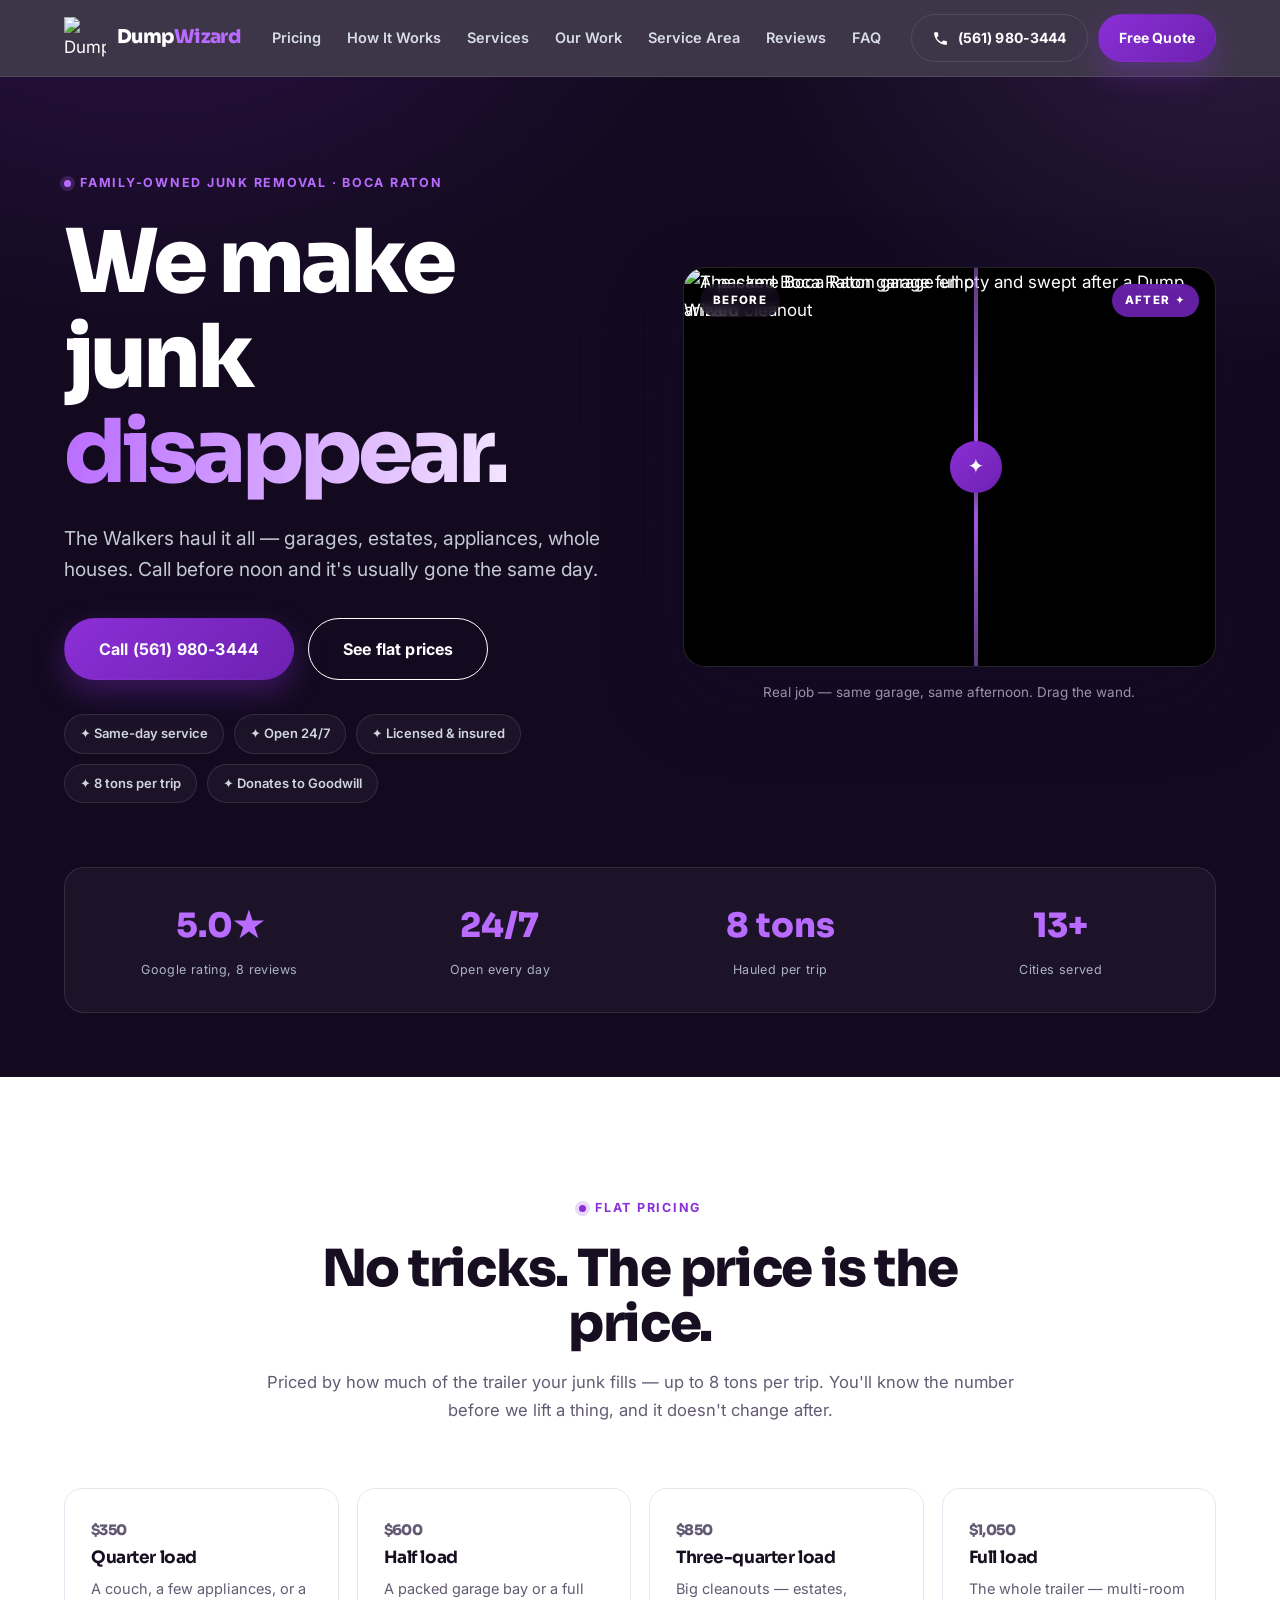
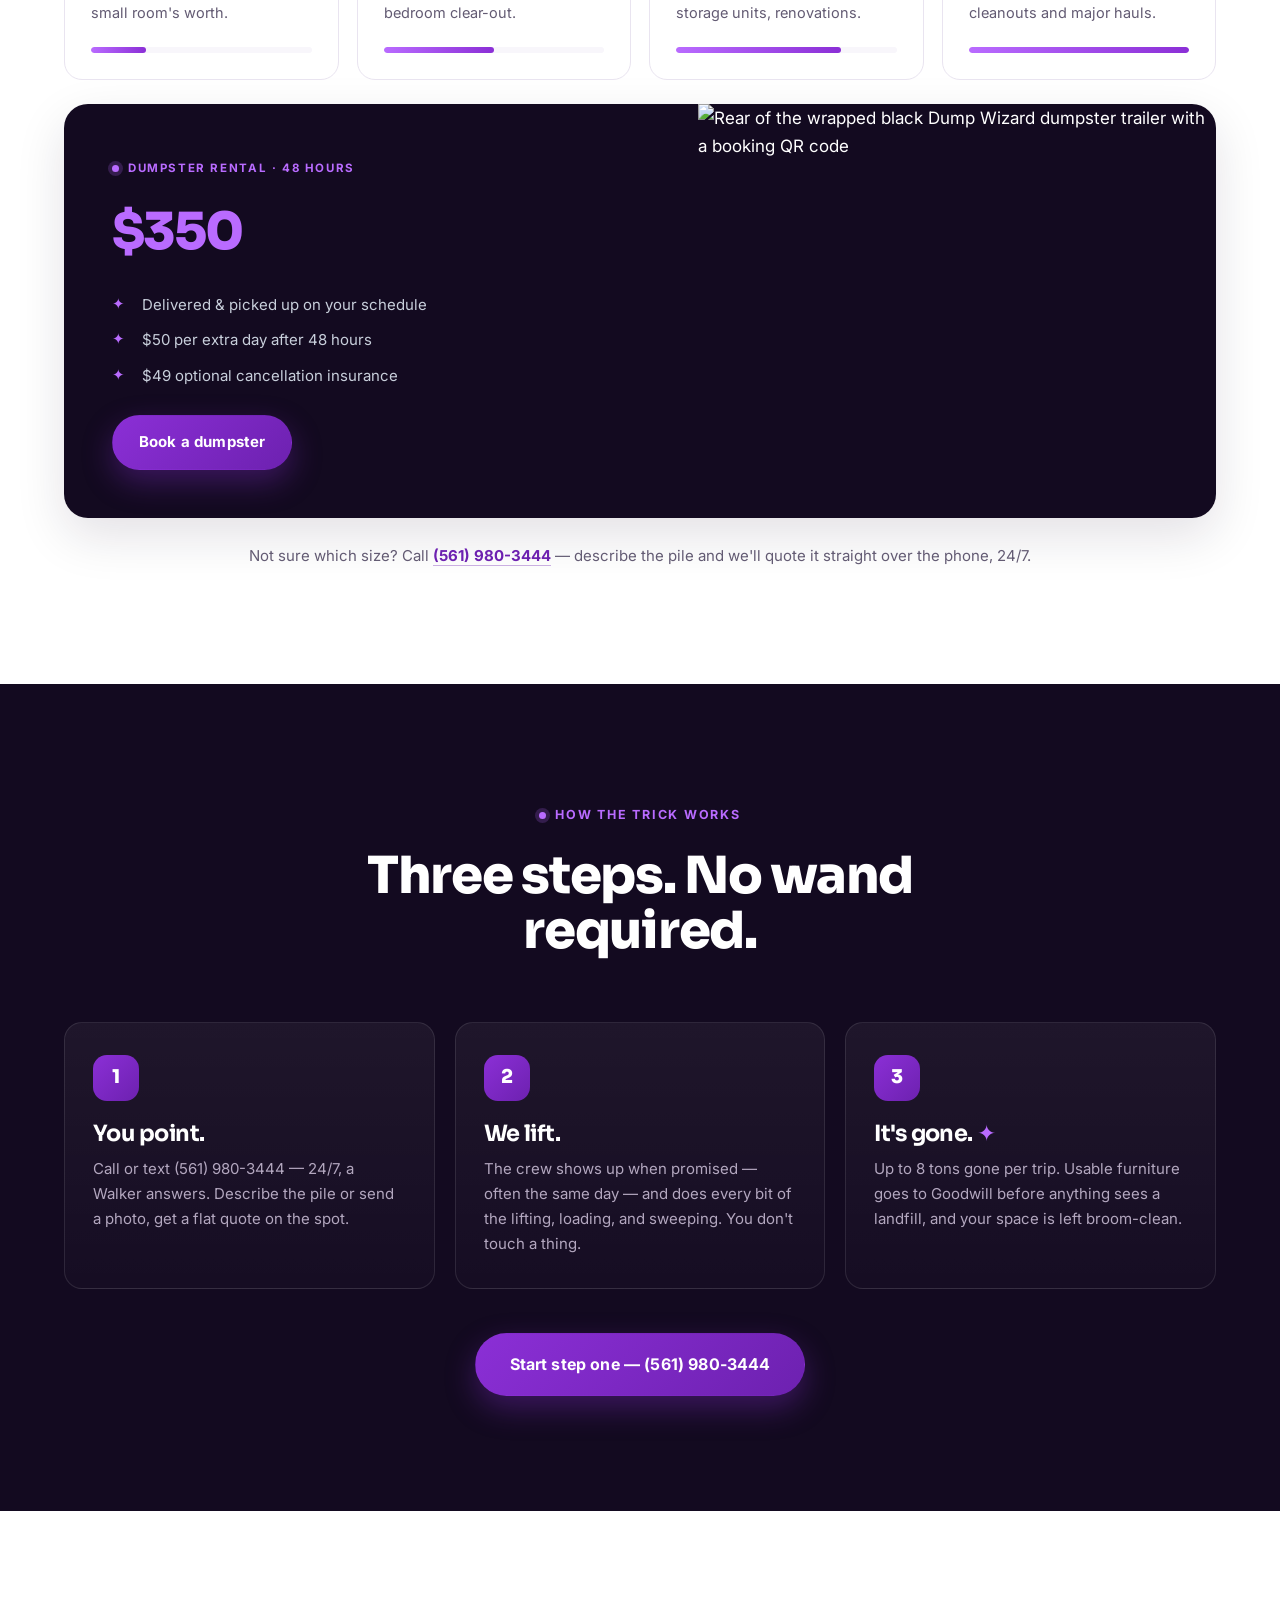
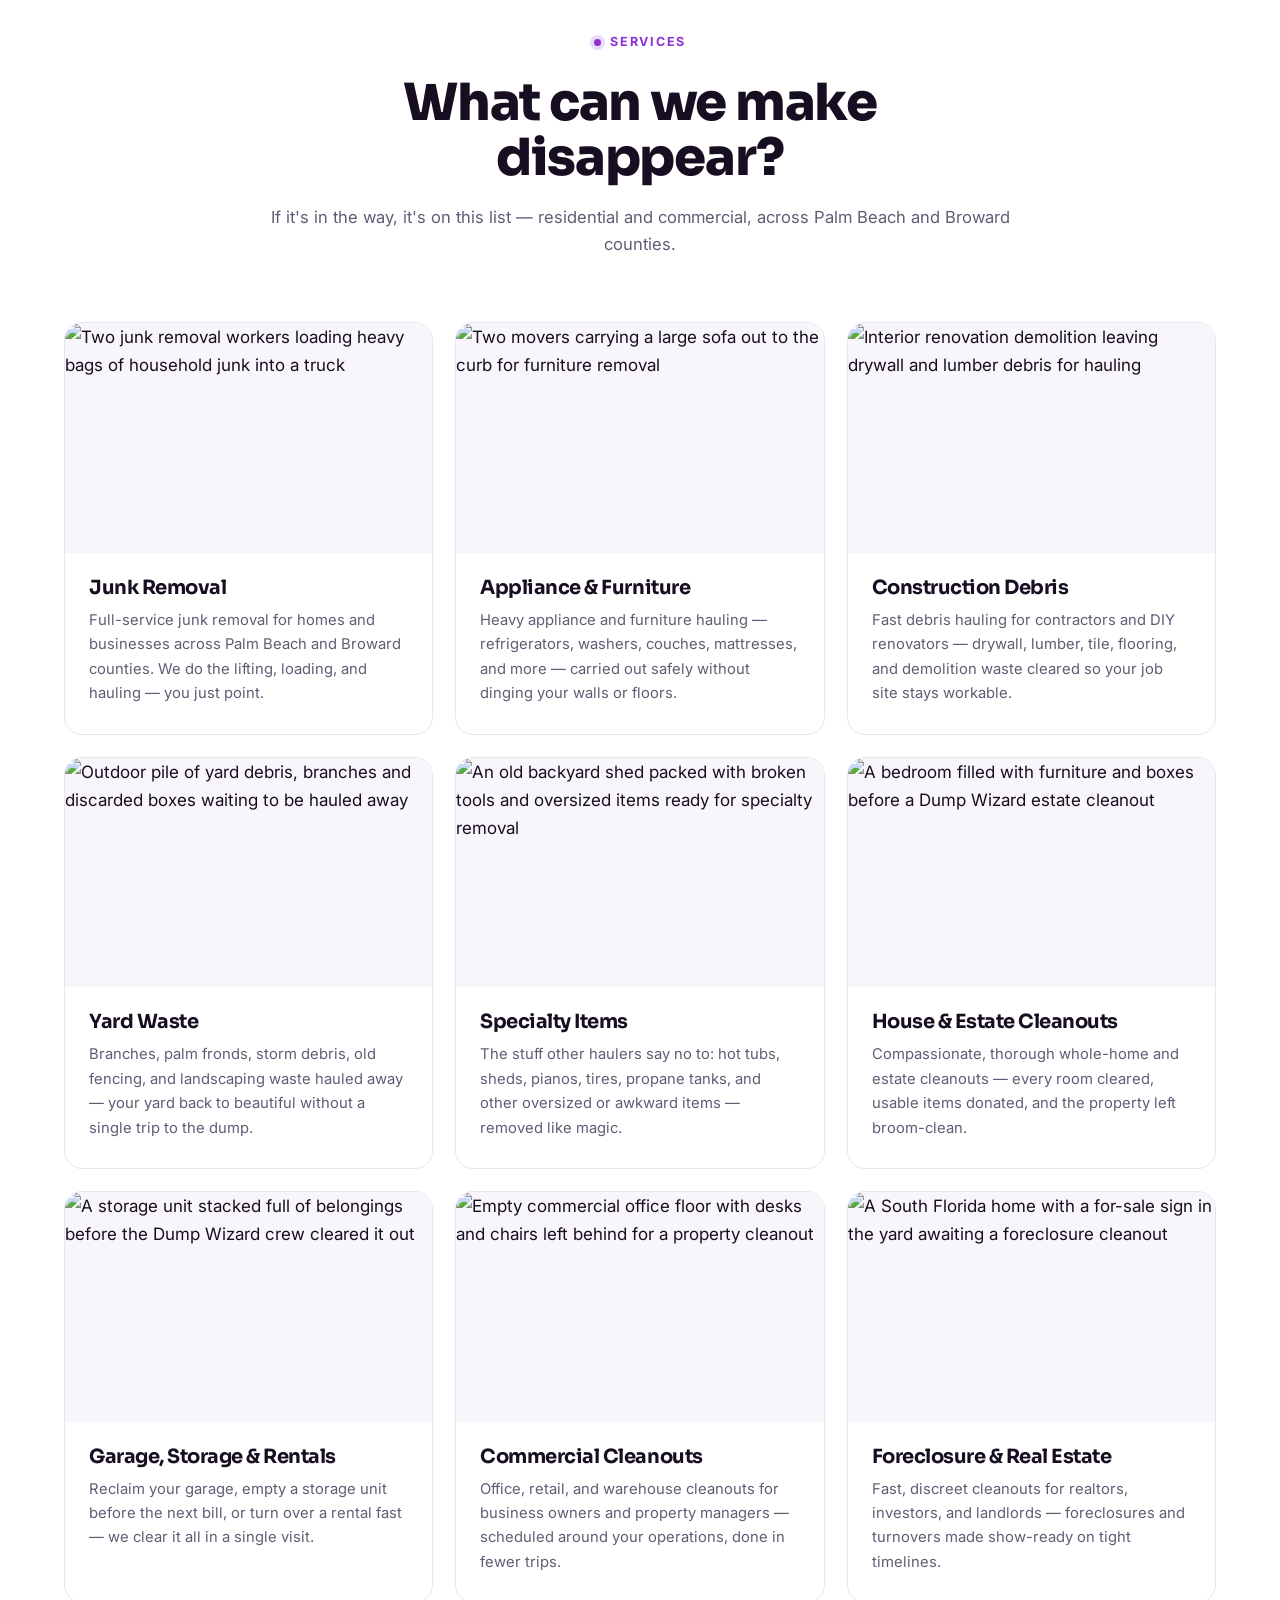
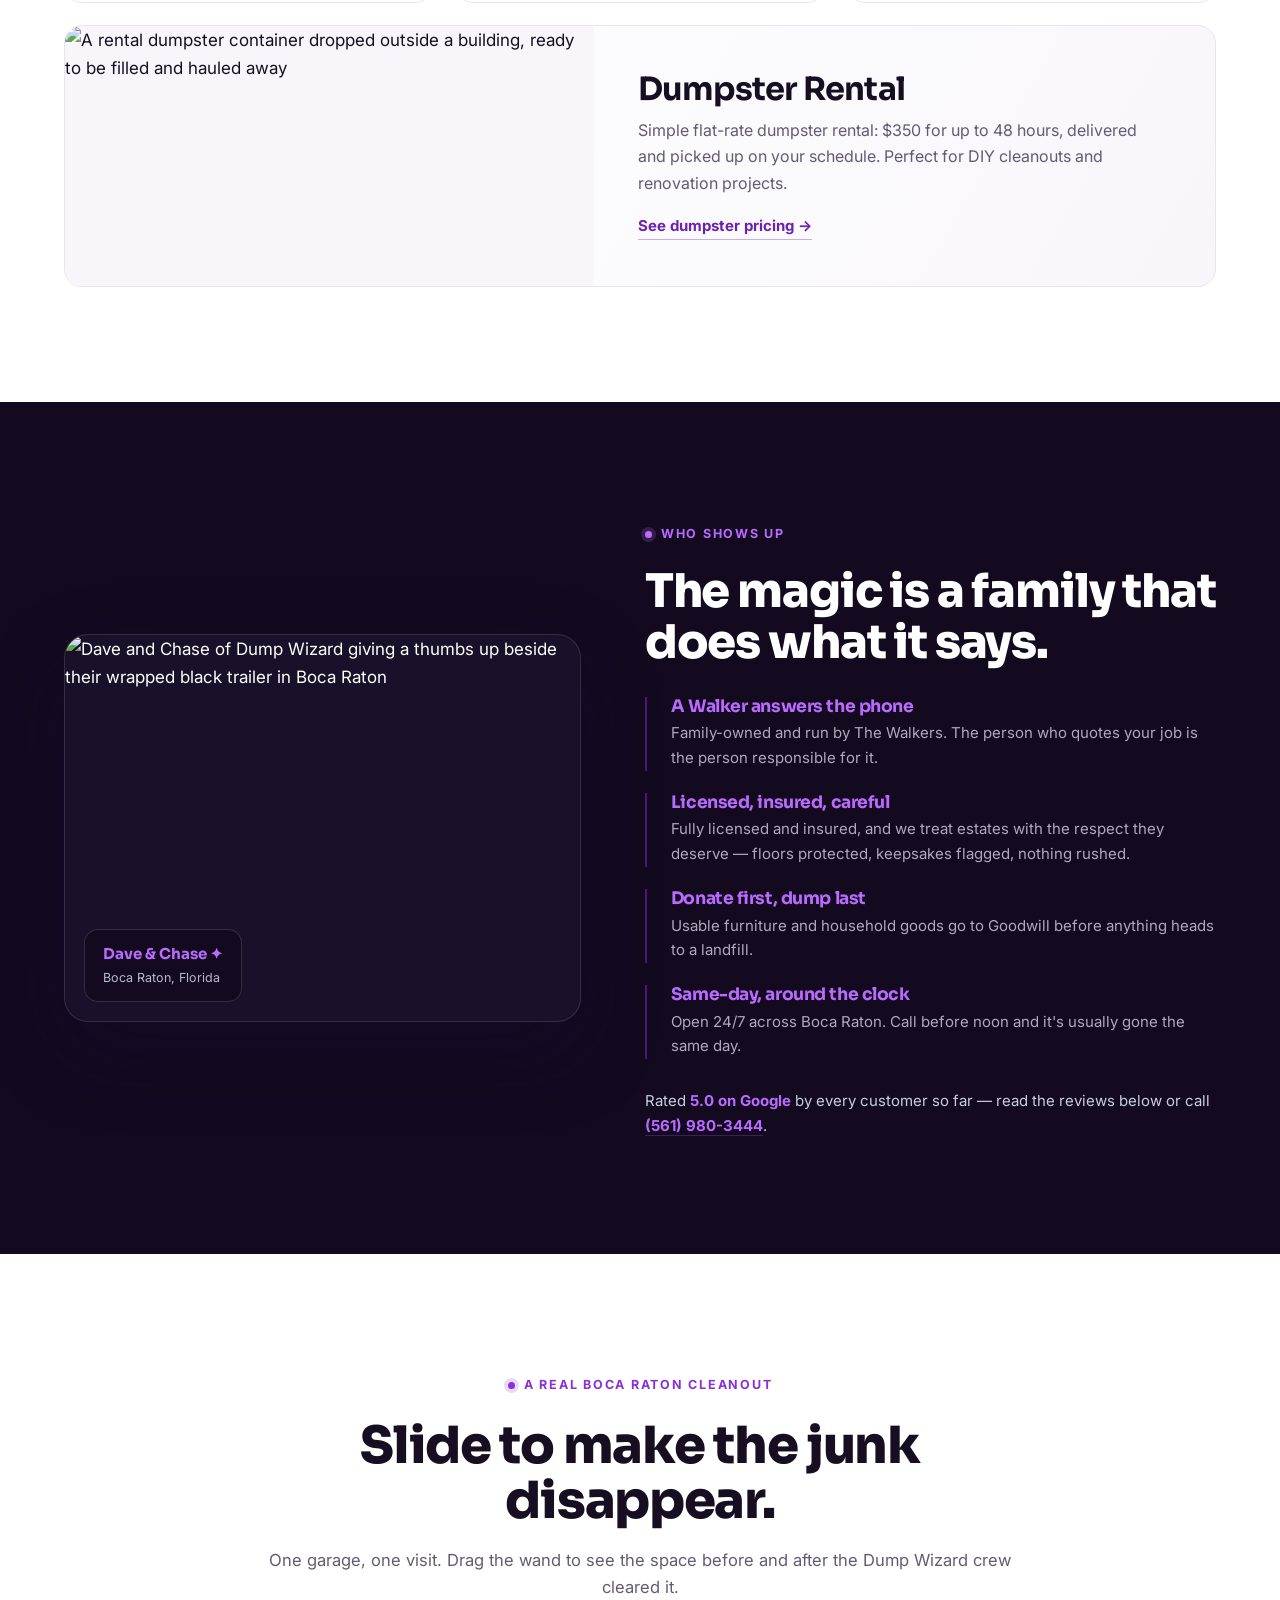
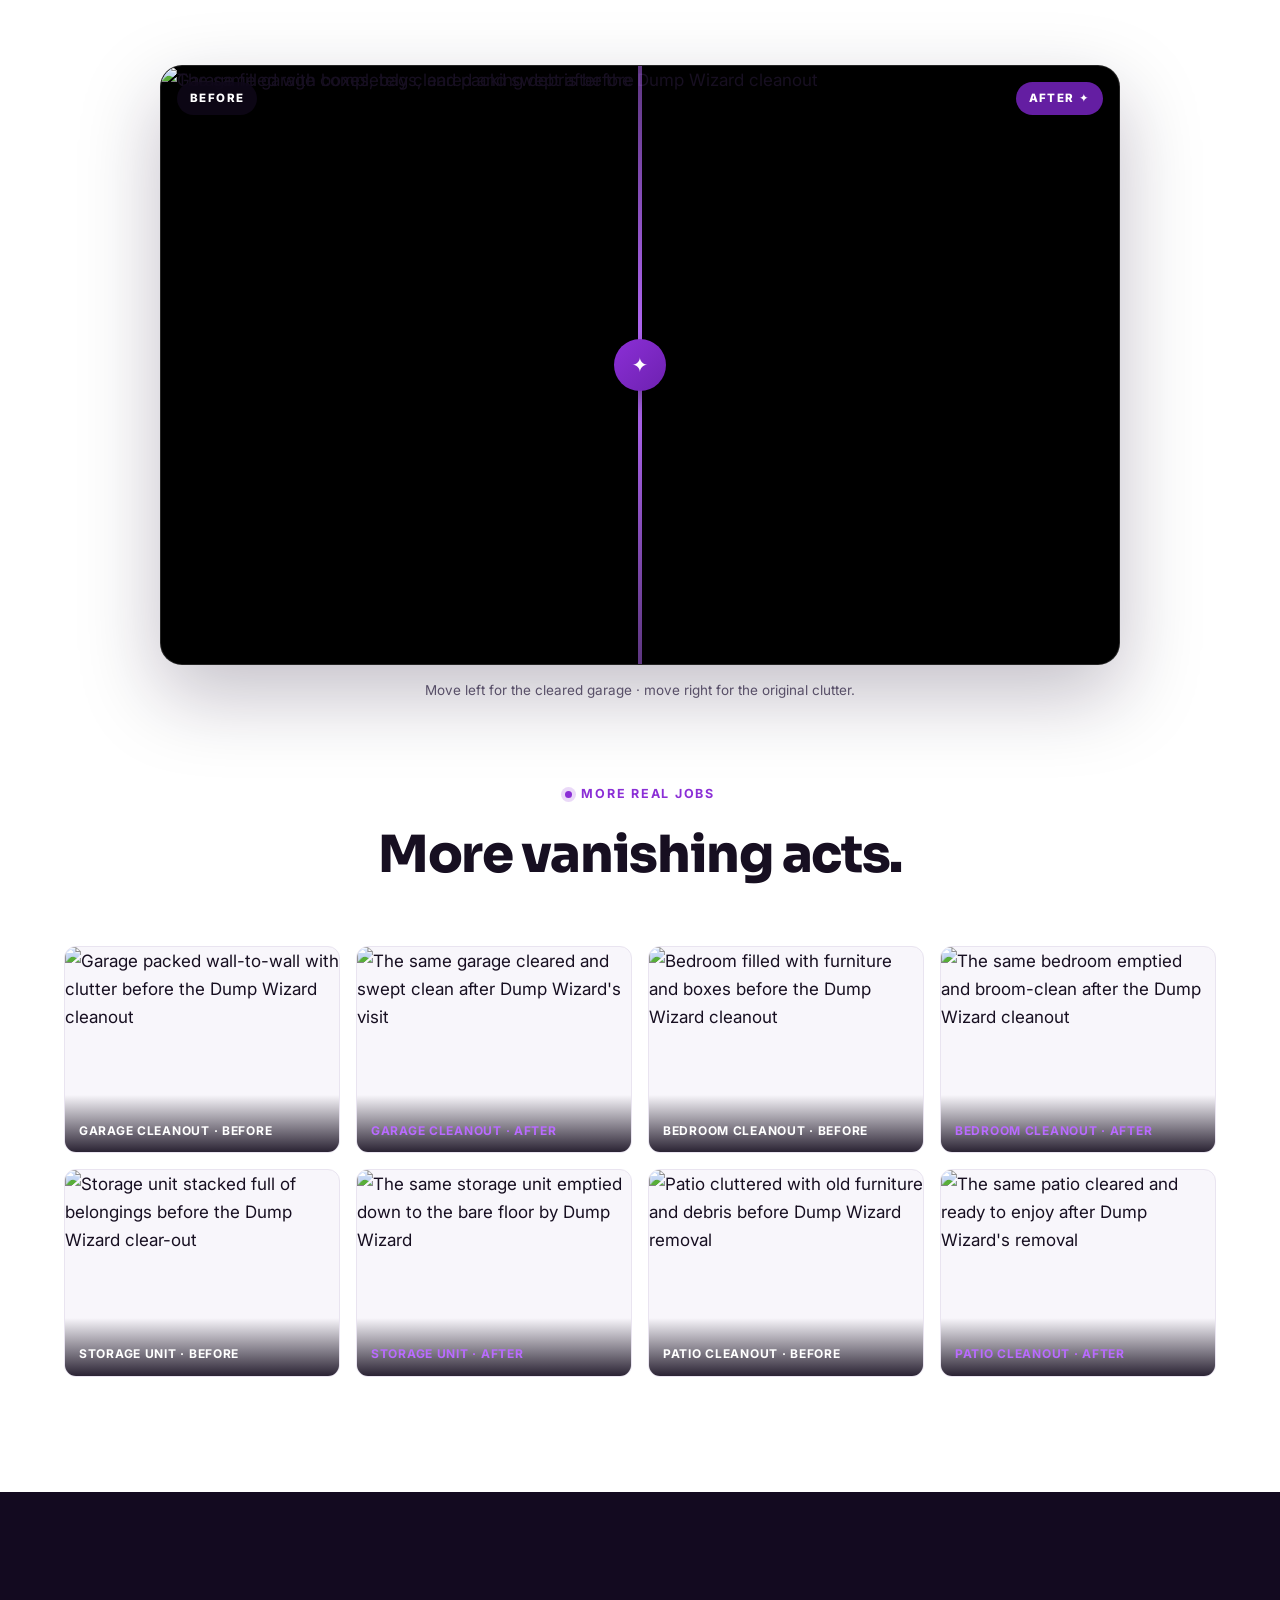
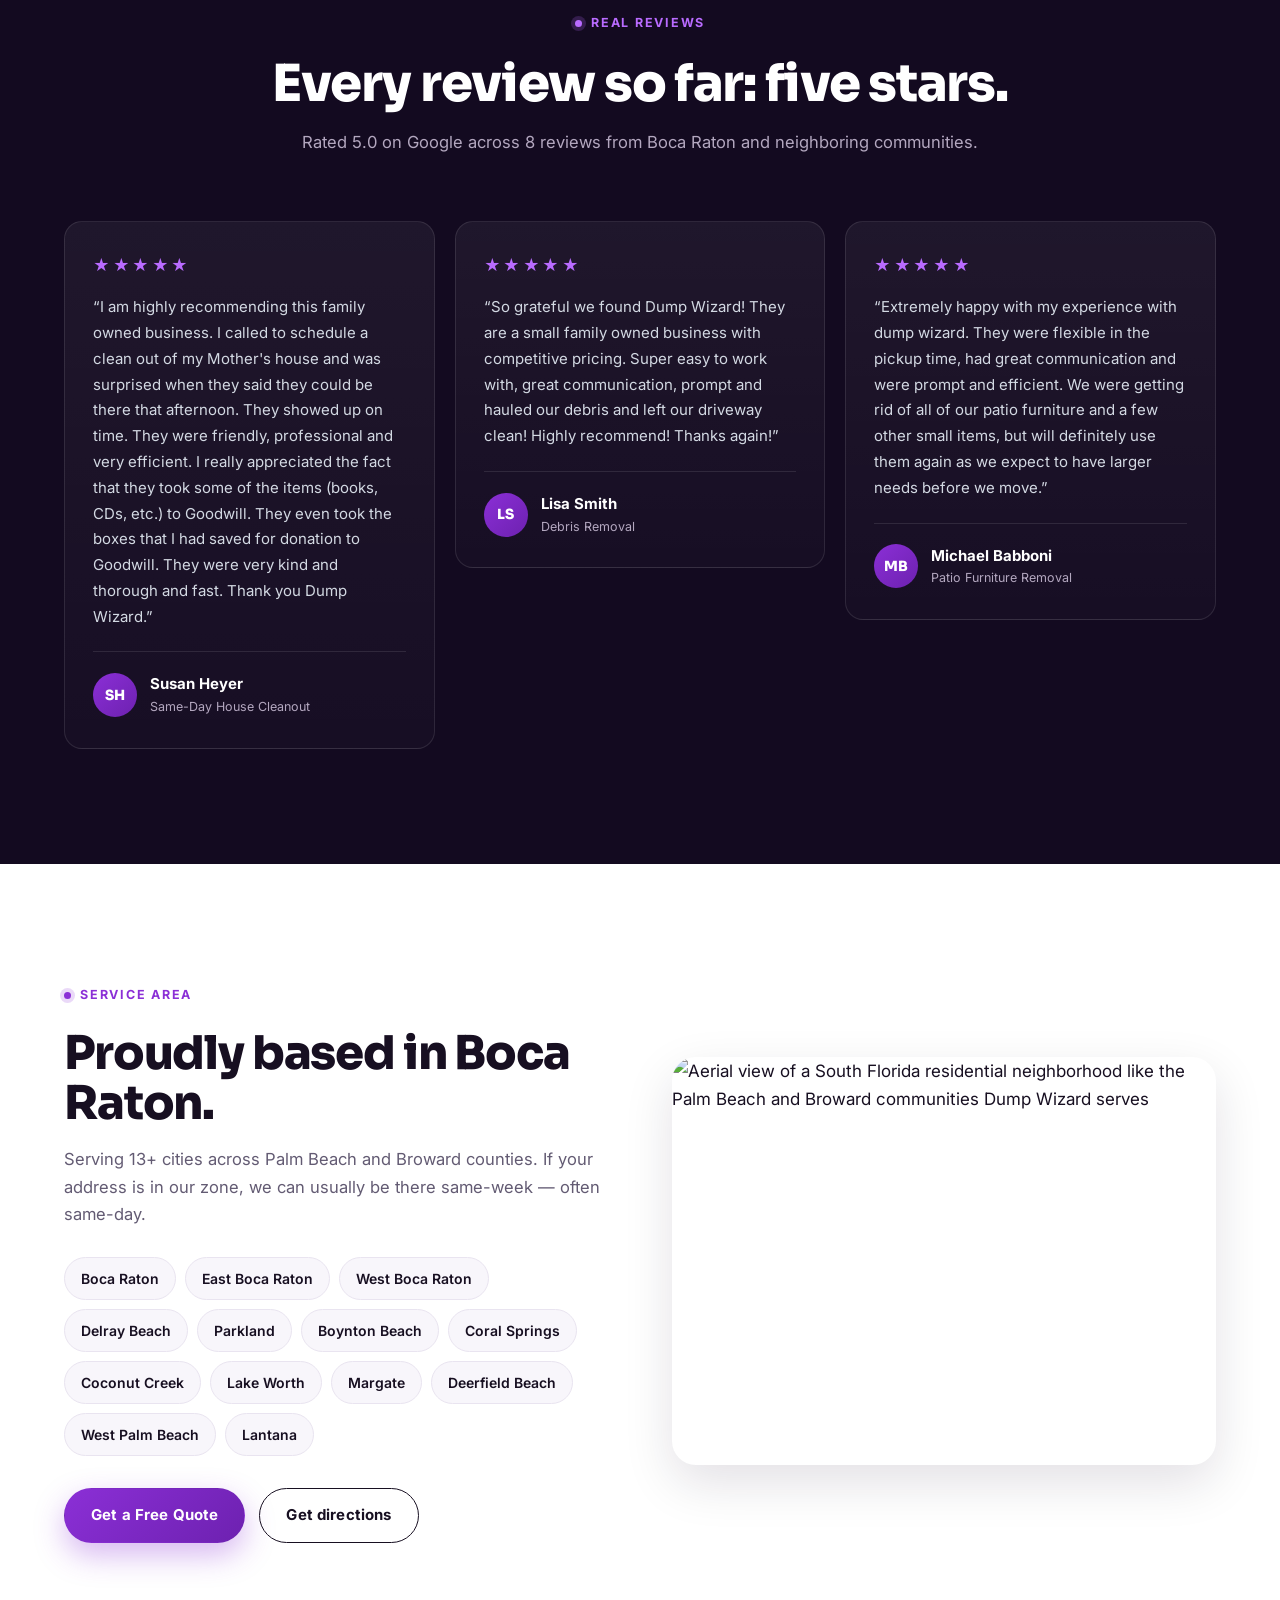
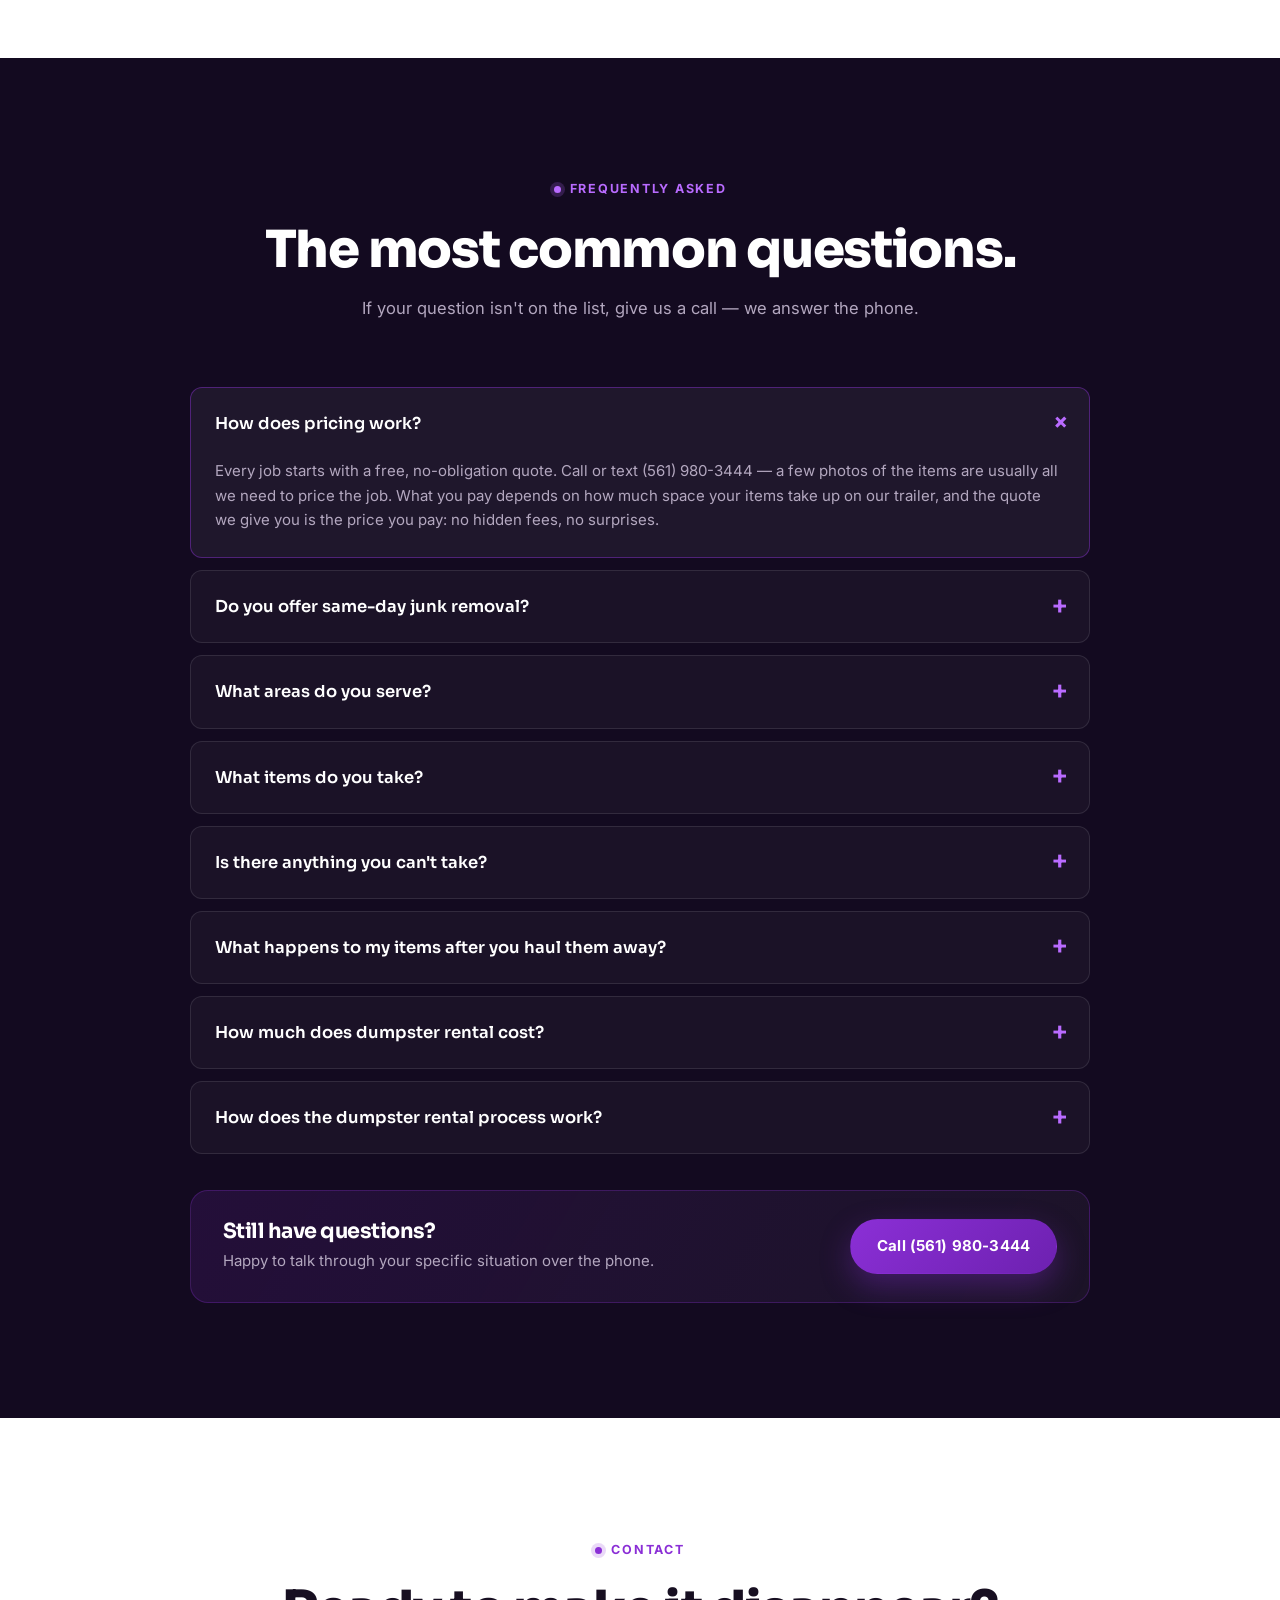
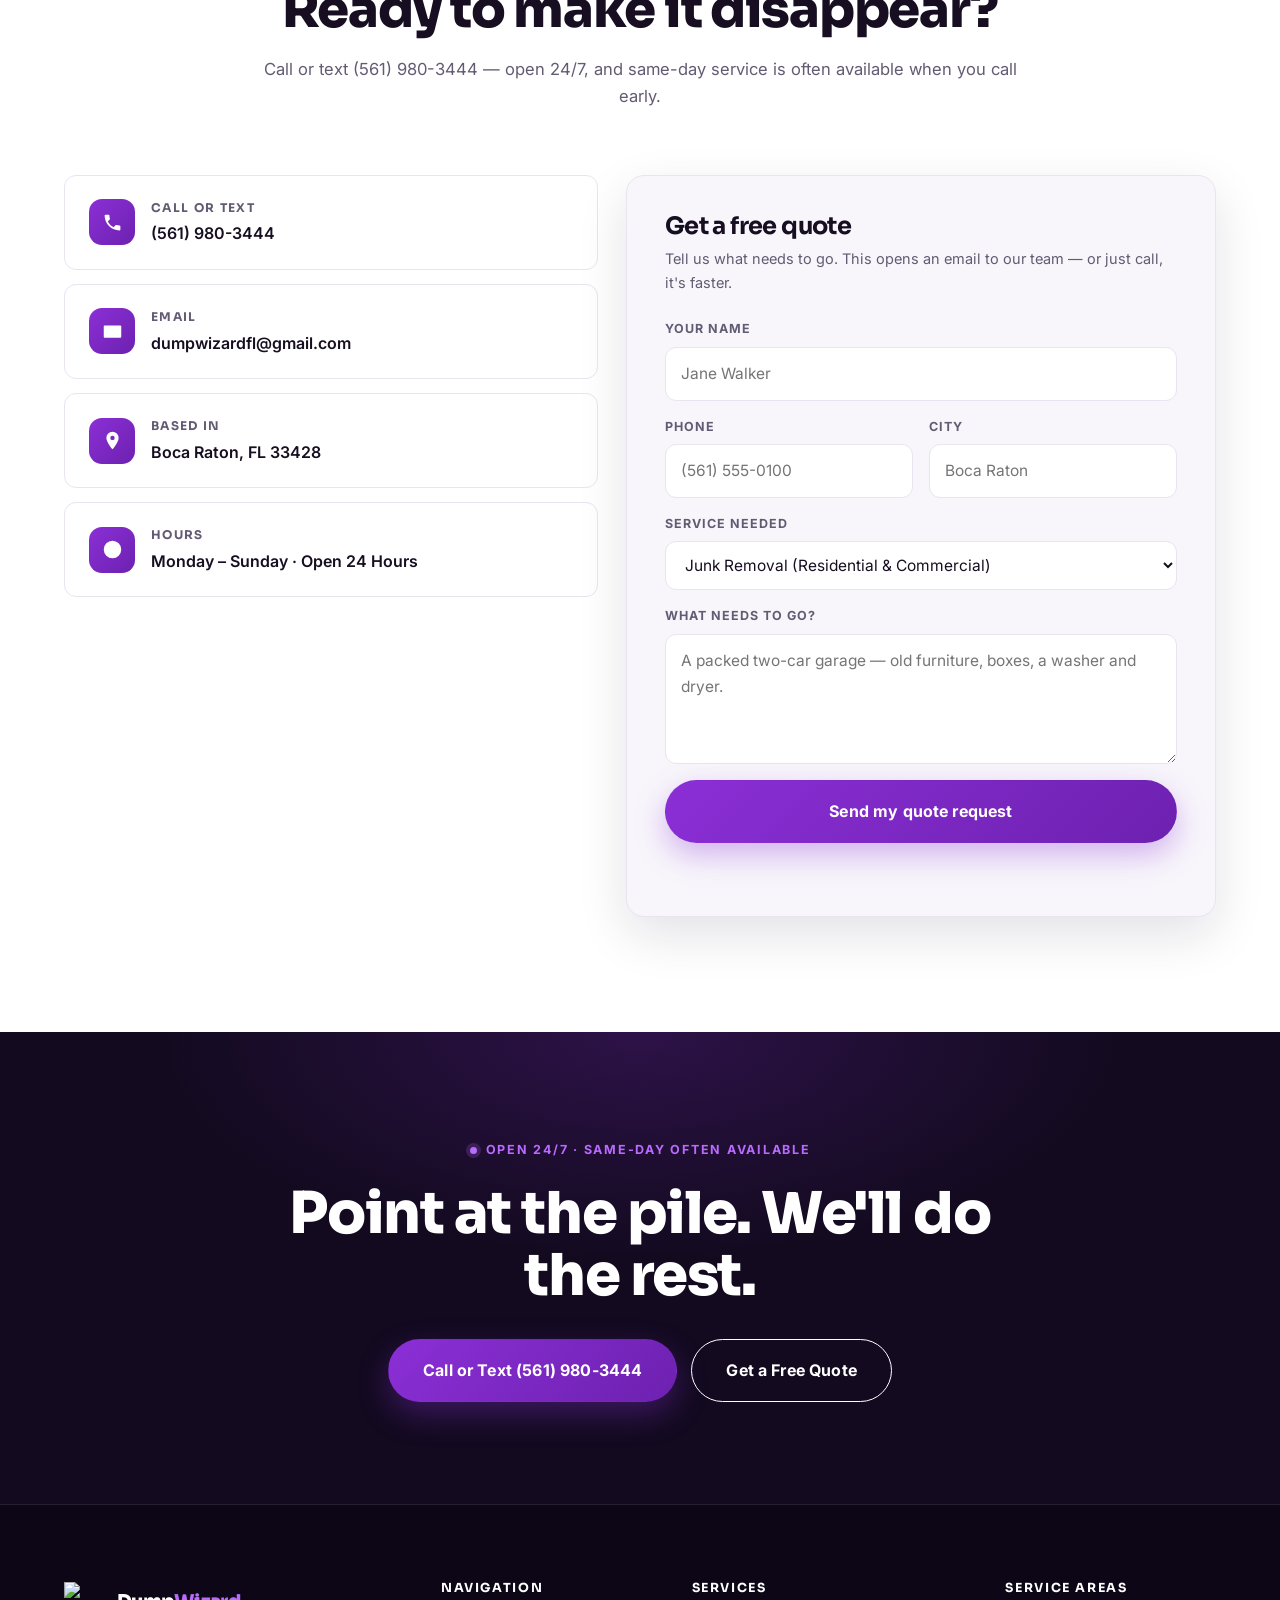
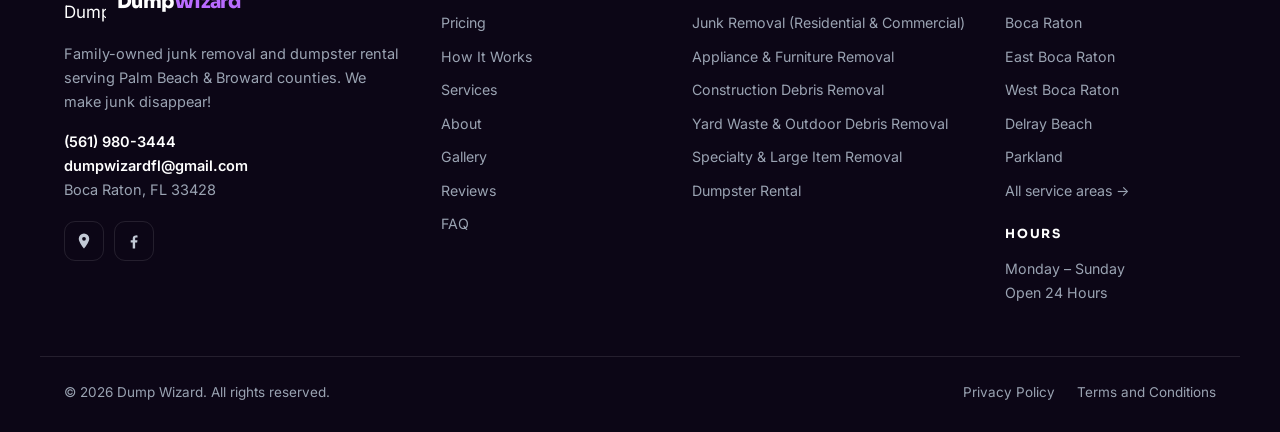
==== commit 655e774d: "edit: give the website a purple theme similar to their logo" ====
--- a/index.html
+++ b/index.html
@@ -7,7 +7,7 @@
 <meta name="description" content="Family-owned junk removal and dumpster rental serving Palm Beach &amp; Broward counties. Flat pricing from $350, same-day service, open 24/7. Call (561) 980-3444.">
 <meta name="keywords" content="junk removal Boca Raton, dumpster rental, estate cleanout, construction debris removal, Palm Beach County, Broward County">
 <meta name="author" content="Dump Wizard">
-<meta name="theme-color" content="#0b0d12">
+<meta name="theme-color" content="#130a20">
 <link rel="canonical" href="https://www.dumpwizard.com/">
 <meta property="og:type" content="website">
 <meta property="og:site_name" content="Dump Wizard">
@@ -133,7 +133,7 @@
             </button>
             <input class="ba-range" type="range" min="0" max="100" value="55" aria-label="Before and after slider position" data-range>
           </div>
-          <figcaption>Real job — same garage, same afternoon. Drag the gold wand.</figcaption>
+          <figcaption>Real job — same garage, same afternoon. Drag the wand.</figcaption>
         </figure>
       </div>
     </div>
@@ -367,7 +367,7 @@
       <header class="section-head">
         <p class="eyebrow"><span class="dot"></span> A real Boca Raton cleanout</p>
         <h2>Slide to make the junk disappear.</h2>
-        <p class="section-sub">One garage, one visit. Drag the gold wand to see the space before and after the Dump Wizard crew cleared it.</p>
+        <p class="section-sub">One garage, one visit. Drag the wand to see the space before and after the Dump Wizard crew cleared it.</p>
       </header>
 
       <figure class="ba-card wide reveal" data-compare>
@@ -684,5 +684,7 @@
 </div>
 
 <script src="script.js"></script>
+<script src="https://vision.leadrai.com/widget/loader.js" data-lv-widget data-kind="chatbot" data-widget="97824814-5e39-4b3c-8651-b8cb41568965" async></script>
+<script src="https://vision.leadrai.com/widget/loader.js" data-lv-widget data-kind="voice" data-widget="d6b90930-d3ce-4800-b1aa-e1f1d150e343" async></script>
 </body>
 </html>
--- a/styles.css
+++ b/styles.css
@@ -1,26 +1,26 @@
 /* =========================================================
    Dump Wizard — redesign stylesheet
-   Palette: ink / charcoal base, gold accent, clean light sections
+   Palette: deep purple ink base, violet accent (from the logo), clean light sections
    ========================================================= */
 
 :root{
-  --ink:#0b0d12;
-  --ink-2:#12161e;
-  --ink-3:#1a202b;
+  --ink:#130a20;
+  --ink-2:#1b1029;
+  --ink-3:#241735;
   --line-dark:rgba(255,255,255,.10);
-  --line:#e6e8ec;
+  --line:#e9e4f0;
   --paper:#ffffff;
-  --paper-2:#f6f7f9;
-  --text:#121721;
-  --muted:#5b6473;
-  --muted-dark:#a7b0bf;
-  --gold:#f2b632;
-  --gold-2:#ffd977;
-  --gold-deep:#b9810f;
+  --paper-2:#f8f6fb;
+  --text:#170f21;
+  --muted:#635b73;
+  --muted-dark:#b3a7bf;
+  --purple:#8b2fd6;
+  --purple-2:#b96bff;
+  --purple-deep:#6d21b0;
   --radius:18px;
   --radius-sm:12px;
-  --shadow:0 18px 50px rgba(9,12,18,.10);
-  --shadow-lg:0 30px 80px rgba(9,12,18,.22);
+  --shadow:0 18px 50px rgba(24,8,44,.12);
+  --shadow-lg:0 30px 80px rgba(24,8,44,.26);
   --shell:1200px;
   --ease:cubic-bezier(.22,.8,.3,1);
 }
@@ -52,11 +52,11 @@
 
 .skip-link{
   position:absolute;left:-9999px;top:0;z-index:999;
-  background:var(--gold);color:#1a1205;padding:12px 20px;border-radius:0 0 10px 0;font-weight:700;
+  background:var(--purple);color:#fff;padding:12px 20px;border-radius:0 0 10px 0;font-weight:700;
 }
 .skip-link:focus{left:0}
 
-:focus-visible{outline:3px solid var(--gold);outline-offset:3px;border-radius:6px}
+:focus-visible{outline:3px solid var(--purple);outline-offset:3px;border-radius:6px}
 
 /* ---------------- Buttons ---------------- */
 .btn{
@@ -68,14 +68,14 @@
 }
 .btn svg{width:17px;height:17px;fill:currentColor}
 .btn-primary{
-  background:linear-gradient(135deg,var(--gold-2),var(--gold));
-  color:#221704;box-shadow:0 12px 30px rgba(242,182,50,.32);
-}
-.btn-primary:hover{transform:translateY(-3px);box-shadow:0 18px 40px rgba(242,182,50,.44)}
+  background:linear-gradient(135deg,var(--purple),var(--purple-deep));
+  color:#fff;box-shadow:0 12px 30px rgba(139,47,214,.34);
+}
+.btn-primary:hover{transform:translateY(-3px);box-shadow:0 18px 40px rgba(139,47,214,.44)}
 .btn-outline{border-color:currentColor;color:inherit;background:transparent}
-.btn-outline:hover{transform:translateY(-3px);background:rgba(242,182,50,.12);border-color:var(--gold);color:inherit}
+.btn-outline:hover{transform:translateY(-3px);background:rgba(139,47,214,.14);border-color:var(--purple-2);color:inherit}
 .btn-ghost{background:transparent;color:inherit}
-.btn-ghost:hover{color:var(--gold)}
+.btn-ghost:hover{color:var(--purple-2)}
 .btn-lg{padding:17px 34px;font-size:16px}
 .btn-sm{padding:11px 20px;font-size:14px}
 .full{width:100%}
@@ -83,23 +83,23 @@
 /* ---------------- Header ---------------- */
 .site-header{
   position:sticky;top:0;z-index:100;
-  background:rgba(11,13,18,.82);
+  background:rgba(19,10,32,.82);
   backdrop-filter:blur(14px);-webkit-backdrop-filter:blur(14px);
   border-bottom:1px solid var(--line-dark);
   color:#fff;transition:background .3s, box-shadow .3s;
 }
-.site-header.scrolled{background:rgba(11,13,18,.96);box-shadow:0 10px 30px rgba(0,0,0,.35)}
+.site-header.scrolled{background:rgba(19,10,32,.96);box-shadow:0 10px 30px rgba(0,0,0,.35)}
 .header-inner{display:flex;align-items:center;gap:22px;height:76px}
 
 .brand{display:flex;align-items:center;gap:11px;flex-shrink:0}
 .brand img{width:42px;height:42px;object-fit:contain}
 .brand-text{font-family:'Sora',sans-serif;font-weight:800;font-size:19px;letter-spacing:-.03em}
-.brand-text span{color:var(--gold)}
+.brand-text span{color:var(--purple-2)}
 
 .main-nav{display:flex;align-items:center;gap:26px;margin-left:auto}
 .main-nav a{font-size:14.5px;font-weight:600;color:#d7dce5;position:relative;padding:6px 0;transition:color .2s}
 .main-nav a::after{
-  content:"";position:absolute;left:0;bottom:0;height:2px;width:0;background:var(--gold);
+  content:"";position:absolute;left:0;bottom:0;height:2px;width:0;background:var(--purple-2);
   transition:width .25s var(--ease);
 }
 .main-nav a:hover{color:#fff}
@@ -108,7 +108,7 @@
 
 .header-actions{display:flex;align-items:center;gap:10px;margin-left:8px}
 .header-actions .phone-link{color:#fff;border:1.5px solid var(--line-dark)}
-.header-actions .phone-link:hover{border-color:var(--gold);color:var(--gold)}
+.header-actions .phone-link:hover{border-color:var(--purple-2);color:var(--purple-2)}
 
 .nav-toggle{
   display:none;width:46px;height:44px;border:1.5px solid var(--line-dark);border-radius:12px;
@@ -127,8 +127,8 @@
 .hero-glow{
   position:absolute;inset:-30% -10% auto -10%;height:120%;pointer-events:none;
   background:
-    radial-gradient(60% 55% at 18% 12%, rgba(242,182,50,.20), transparent 62%),
-    radial-gradient(48% 48% at 88% 18%, rgba(120,150,255,.14), transparent 65%);
+    radial-gradient(60% 55% at 18% 12%, rgba(139,47,214,.20), transparent 62%),
+    radial-gradient(48% 48% at 88% 18%, rgba(200,130,255,.14), transparent 65%);
 }
 .hero::after{
   content:"";position:absolute;inset:0;pointer-events:none;opacity:.35;
@@ -144,14 +144,18 @@
 .eyebrow{
   display:inline-flex;align-items:center;gap:9px;
   font-size:12.5px;font-weight:700;letter-spacing:.14em;text-transform:uppercase;
-  color:var(--gold);margin-bottom:22px;
-}
-.eyebrow .dot{width:7px;height:7px;border-radius:50%;background:var(--gold);box-shadow:0 0 0 4px rgba(242,182,50,.18)}
+  color:var(--purple);margin-bottom:22px;
+}
+.eyebrow .dot{width:7px;height:7px;border-radius:50%;background:var(--purple);box-shadow:0 0 0 4px rgba(139,47,214,.18)}
 .eyebrow.small{font-size:11.5px;margin-bottom:12px}
+.hero .eyebrow,.section-dark .eyebrow,.final-cta .eyebrow,.rental-body .eyebrow{color:var(--purple-2)}
+.hero .eyebrow .dot,.section-dark .eyebrow .dot,.final-cta .eyebrow .dot,.rental-body .eyebrow .dot{
+  background:var(--purple-2);box-shadow:0 0 0 4px rgba(185,107,255,.20);
+}
 
 .hero h1{font-size:clamp(3rem,7.4vw,5.5rem);font-weight:800;letter-spacing:-.045em}
 .hero h1 .grad{
-  background:linear-gradient(100deg,var(--gold-2),var(--gold) 45%,#fff5d6);
+  background:linear-gradient(100deg,var(--purple-2),#d3a0ff 45%,#f3e6ff);
   -webkit-background-clip:text;background-clip:text;color:transparent;
 }
 .lede{margin-top:22px;font-size:clamp(1.02rem,1.5vw,1.2rem);color:#c3cad6;max-width:50ch}
@@ -178,17 +182,17 @@
   position:absolute;top:16px;z-index:3;font-size:11.5px;font-weight:800;letter-spacing:.12em;text-transform:uppercase;
   padding:7px 13px;border-radius:999px;backdrop-filter:blur(6px);
 }
-.ba-tag-l{left:16px;background:rgba(10,12,16,.68);color:#fff}
-.ba-tag-r{right:16px;background:rgba(242,182,50,.92);color:#231803}
+.ba-tag-l{left:16px;background:rgba(18,9,30,.68);color:#fff}
+.ba-tag-r{right:16px;background:rgba(109,33,176,.92);color:#fff}
 .ba-handle{
   position:absolute;top:0;bottom:0;left:55%;width:4px;transform:translateX(-50%);
-  background:linear-gradient(180deg,rgba(255,217,119,.5),var(--gold),rgba(255,217,119,.5));
+  background:linear-gradient(180deg,rgba(185,107,255,.5),var(--purple-2),rgba(185,107,255,.5));
   border:0;padding:0;cursor:ew-resize;z-index:4;
 }
 .ba-wand{
   position:absolute;top:50%;left:50%;transform:translate(-50%,-50%);
   width:52px;height:52px;border-radius:50%;
-  background:linear-gradient(135deg,var(--gold-2),var(--gold));color:#231803;
+  background:linear-gradient(135deg,var(--purple),var(--purple-deep));color:#fff;
   display:grid;place-items:center;font-size:20px;font-weight:700;
   box-shadow:0 10px 28px rgba(0,0,0,.45);
 }
@@ -207,7 +211,7 @@
   border:1px solid var(--line-dark);border-radius:20px;background:rgba(255,255,255,.04);
 }
 .stat{text-align:center;padding:4px 8px}
-.stat strong{display:block;font-family:'Sora',sans-serif;font-size:clamp(1.5rem,3vw,2.1rem);font-weight:800;color:var(--gold)}
+.stat strong{display:block;font-family:'Sora',sans-serif;font-size:clamp(1.5rem,3vw,2.1rem);font-weight:800;color:var(--purple-2)}
 .stat span{font-size:12.5px;color:#aab3c2;letter-spacing:.03em}
 
 /* ---------------- Sections ---------------- */
@@ -230,11 +234,11 @@
 }
 .price-card:hover{transform:translateY(-6px);box-shadow:var(--shadow);border-color:#d6d9df}
 .price{font-family:'Sora',sans-serif;font-size:2.5rem;font-weight:800;letter-spacing:-.04em;color:var(--text)}
-.price.big{font-size:3.2rem;color:var(--gold)}
+.price.big{font-size:3.2rem;color:var(--purple-2)}
 .price-card h3{font-size:1.06rem;margin:6px 0 10px}
 .price-card p{color:var(--muted);font-size:14.5px}
 .price-meter{height:6px;border-radius:99px;background:var(--paper-2);margin-top:22px;overflow:hidden}
-.price-meter span{display:block;height:100%;border-radius:99px;background:linear-gradient(90deg,var(--gold-2),var(--gold))}
+.price-meter span{display:block;height:100%;border-radius:99px;background:linear-gradient(90deg,var(--purple-2),var(--purple))}
 
 .rental-card{
   margin-top:24px;display:grid;grid-template-columns:1.1fr .9fr;gap:0;overflow:hidden;
@@ -245,13 +249,13 @@
 .ticks{margin:18px 0 26px;display:grid;gap:11px}
 .ticks li{position:relative;padding-left:30px;color:#c8cfdb;font-size:15px}
 .ticks li::before{
-  content:"✦";position:absolute;left:0;top:-1px;color:var(--gold);font-size:15px;
+  content:"✦";position:absolute;left:0;top:-1px;color:var(--purple-2);font-size:15px;
 }
 .rental-media{position:relative;min-height:260px}
 .rental-media img{position:absolute;inset:0;width:100%;height:100%;object-fit:cover}
 
 .price-note{margin-top:26px;text-align:center;color:var(--muted);font-size:15px}
-.price-note a{color:var(--gold-deep);font-weight:700;border-bottom:1.5px solid rgba(185,129,15,.35)}
+.price-note a{color:var(--purple-deep);font-weight:700;border-bottom:1.5px solid rgba(109,33,176,.35)}
 
 /* ---------------- Steps ---------------- */
 .steps{display:grid;grid-template-columns:repeat(3,1fr);gap:20px;counter-reset:s}
@@ -260,15 +264,15 @@
   background:linear-gradient(180deg,rgba(255,255,255,.05),rgba(255,255,255,.015));
   transition:transform .3s var(--ease), border-color .3s;
 }
-.step:hover{transform:translateY(-6px);border-color:rgba(242,182,50,.45)}
+.step:hover{transform:translateY(-6px);border-color:rgba(139,47,214,.45)}
 .step-num{
   display:grid;place-items:center;width:46px;height:46px;border-radius:14px;
-  background:linear-gradient(135deg,var(--gold-2),var(--gold));color:#231803;
+  background:linear-gradient(135deg,var(--purple),var(--purple-deep));color:#fff;
   font-family:'Sora',sans-serif;font-weight:800;font-size:19px;margin-bottom:20px;
 }
 .step h3{font-size:1.4rem;margin-bottom:12px}
 .step p{color:var(--muted-dark);font-size:15px}
-.spark{color:var(--gold)}
+.spark{color:var(--purple-2)}
 .section-dark .center{margin-top:44px}
 
 /* ---------------- Services ---------------- */
@@ -299,8 +303,8 @@
 .svc-card.featured h3{font-size:clamp(1.5rem,2.6vw,2rem)}
 .svc-card.featured p{font-size:16px;max-width:52ch}
 .svc-link{
-  display:inline-block;margin-top:18px;font-weight:700;font-size:15px;color:var(--gold-deep);
-  border-bottom:1.5px solid rgba(185,129,15,.35);align-self:flex-start;transition:gap .2s,color .2s;
+  display:inline-block;margin-top:18px;font-weight:700;font-size:15px;color:var(--purple-deep);
+  border-bottom:1.5px solid rgba(109,33,176,.35);align-self:flex-start;transition:gap .2s,color .2s;
 }
 .svc-link:hover{color:var(--text);border-bottom-color:var(--text)}
 
@@ -313,19 +317,19 @@
 }
 .about-badge{
   position:absolute;left:20px;bottom:20px;display:grid;gap:2px;
-  background:rgba(11,13,18,.86);backdrop-filter:blur(8px);
+  background:rgba(19,10,32,.86);backdrop-filter:blur(8px);
   border:1px solid rgba(255,255,255,.14);border-radius:14px;padding:12px 18px;
 }
-.about-badge strong{font-family:'Sora',sans-serif;color:var(--gold);font-size:15px}
+.about-badge strong{font-family:'Sora',sans-serif;color:var(--purple-2);font-size:15px}
 .about-badge span{font-size:12.5px;color:#b4bcc9}
 .about-copy h2{font-size:clamp(1.9rem,3.8vw,2.9rem);font-weight:800;margin-bottom:30px}
 .about-list{display:grid;gap:22px}
-.about-list li{padding-left:24px;border-left:2px solid rgba(242,182,50,.45)}
-.about-list h3{font-size:1.08rem;color:var(--gold);margin-bottom:6px}
+.about-list li{padding-left:24px;border-left:2px solid rgba(139,47,214,.45)}
+.about-list h3{font-size:1.08rem;color:var(--purple-2);margin-bottom:6px}
 .about-list p{color:var(--muted-dark);font-size:15px}
 .about-note{margin-top:30px;color:#c8cfdb;font-size:15px}
-.about-note a,.about-note strong{color:var(--gold)}
-.about-note a{font-weight:700;border-bottom:1.5px solid rgba(242,182,50,.4)}
+.about-note a,.about-note strong{color:var(--purple-2)}
+.about-note a{font-weight:700;border-bottom:1.5px solid rgba(139,47,214,.4)}
 
 /* ---------------- Gallery ---------------- */
 .gallery{display:grid;grid-template-columns:repeat(4,1fr);gap:16px}
@@ -338,9 +342,9 @@
 .gallery figcaption{
   position:absolute;left:0;right:0;bottom:0;padding:26px 14px 12px;
   font-size:12px;font-weight:700;letter-spacing:.06em;text-transform:uppercase;color:#fff;
-  background:linear-gradient(to top,rgba(8,10,14,.86),transparent);
-}
-.gallery figcaption .after{color:var(--gold)}
+  background:linear-gradient(to top,rgba(14,6,24,.88),transparent);
+}
+.gallery figcaption .after{color:var(--purple-2)}
 
 /* ---------------- Reviews ---------------- */
 .review-grid{display:grid;grid-template-columns:repeat(3,1fr);gap:20px;align-items:start}
@@ -349,13 +353,13 @@
   border:1px solid var(--line-dark);background:linear-gradient(180deg,rgba(255,255,255,.055),rgba(255,255,255,.02));
   transition:transform .3s var(--ease), border-color .3s;
 }
-.review:hover{transform:translateY(-6px);border-color:rgba(242,182,50,.4)}
-.stars{color:var(--gold);letter-spacing:.16em;font-size:16px;margin-bottom:16px}
+.review:hover{transform:translateY(-6px);border-color:rgba(139,47,214,.4)}
+.stars{color:var(--purple-2);letter-spacing:.16em;font-size:16px;margin-bottom:16px}
 .review p{color:#d3d9e3;font-size:15px;line-height:1.72}
 .review footer{display:flex;align-items:center;gap:13px;margin-top:22px;padding-top:20px;border-top:1px solid var(--line-dark)}
 .avatar{
   width:44px;height:44px;border-radius:50%;flex-shrink:0;display:grid;place-items:center;
-  background:linear-gradient(135deg,var(--gold-2),var(--gold));color:#231803;
+  background:linear-gradient(135deg,var(--purple),var(--purple-deep));color:#fff;
   font-family:'Sora',sans-serif;font-weight:800;font-size:14px;
 }
 .who{display:grid}
@@ -371,7 +375,7 @@
   border:1px solid var(--line);border-radius:999px;padding:9px 16px;background:var(--paper-2);
   transition:border-color .25s, background .25s, transform .25s var(--ease);
 }
-.area-list li:hover{border-color:var(--gold);background:rgba(242,182,50,.12);transform:translateY(-2px)}
+.area-list li:hover{border-color:var(--purple);background:rgba(139,47,214,.12);transform:translateY(-2px)}
 .area-media img{border-radius:24px;box-shadow:var(--shadow);aspect-ratio:4/3;object-fit:cover;width:100%}
 
 /* ---------------- FAQ ---------------- */
@@ -380,7 +384,7 @@
   border:1px solid var(--line-dark);border-radius:var(--radius-sm);
   background:rgba(255,255,255,.035);overflow:hidden;transition:border-color .25s, background .25s;
 }
-.faq[open]{border-color:rgba(242,182,50,.45);background:rgba(255,255,255,.055)}
+.faq[open]{border-color:rgba(139,47,214,.45);background:rgba(255,255,255,.055)}
 .faq summary{
   cursor:pointer;list-style:none;padding:22px 58px 22px 24px;position:relative;
   font-family:'Sora',sans-serif;font-weight:600;font-size:1.03rem;color:#fff;
@@ -388,7 +392,7 @@
 .faq summary::-webkit-details-marker{display:none}
 .faq summary::after{
   content:"+";position:absolute;right:22px;top:50%;transform:translateY(-50%);
-  font-size:26px;line-height:1;color:var(--gold);transition:transform .3s var(--ease);
+  font-size:26px;line-height:1;color:var(--purple-2);transition:transform .3s var(--ease);
 }
 .faq[open] summary::after{transform:translateY(-50%) rotate(45deg)}
 .faq-body{padding:0 24px 24px}
@@ -397,8 +401,8 @@
 .faq-cta{
   max-width:900px;margin:36px auto 0;display:flex;flex-wrap:wrap;gap:20px;align-items:center;justify-content:space-between;
   padding:28px 32px;border-radius:var(--radius);
-  background:linear-gradient(120deg,rgba(242,182,50,.14),rgba(255,255,255,.04));
-  border:1px solid rgba(242,182,50,.28);
+  background:linear-gradient(120deg,rgba(139,47,214,.14),rgba(255,255,255,.04));
+  border:1px solid rgba(139,47,214,.28);
 }
 .faq-cta h3{font-size:1.3rem;margin-bottom:6px}
 .faq-cta p{color:var(--muted-dark);font-size:15px}
@@ -411,12 +415,12 @@
   border:1px solid var(--line);border-radius:var(--radius-sm);background:var(--paper);
   transition:transform .25s var(--ease), border-color .25s, box-shadow .25s;
 }
-.contact-card:not(.static):hover{transform:translateY(-4px);border-color:var(--gold);box-shadow:var(--shadow)}
+.contact-card:not(.static):hover{transform:translateY(-4px);border-color:var(--purple);box-shadow:var(--shadow)}
 .contact-card .ci{
   width:46px;height:46px;border-radius:13px;flex-shrink:0;display:grid;place-items:center;
-  background:linear-gradient(135deg,var(--gold-2),var(--gold));
-}
-.contact-card .ci svg{width:21px;height:21px;fill:#231803}
+  background:linear-gradient(135deg,var(--purple),var(--purple-deep));
+}
+.contact-card .ci svg{width:21px;height:21px;fill:#fff}
 .contact-card span strong{display:block;font-family:'Sora',sans-serif;font-size:12px;letter-spacing:.11em;text-transform:uppercase;color:var(--muted);margin-bottom:3px}
 .contact-card>span:last-child{font-weight:600;font-size:16px;word-break:break-word}
 
@@ -436,10 +440,10 @@
 }
 .field textarea{resize:vertical;min-height:110px}
 .field input:focus,.field select:focus,.field textarea:focus{
-  outline:none;border-color:var(--gold);box-shadow:0 0 0 4px rgba(242,182,50,.18);
+  outline:none;border-color:var(--purple);box-shadow:0 0 0 4px rgba(139,47,214,.18);
 }
 .field input.invalid{border-color:#d9534f;box-shadow:0 0 0 4px rgba(217,83,79,.14)}
-.form-status{margin-top:14px;font-size:14.5px;font-weight:600;color:var(--gold-deep);min-height:21px;text-align:center}
+.form-status{margin-top:14px;font-size:14.5px;font-weight:600;color:var(--purple-deep);min-height:21px;text-align:center}
 
 /* ---------------- Final CTA ---------------- */
 .final-cta{
@@ -447,7 +451,7 @@
 }
 .final-cta::before{
   content:"";position:absolute;inset:0;
-  background:radial-gradient(55% 70% at 50% 0%, rgba(242,182,50,.22), transparent 68%);
+  background:radial-gradient(55% 70% at 50% 0%, rgba(139,47,214,.22), transparent 68%);
 }
 .final-inner{position:relative;z-index:2;text-align:center}
 .final-inner h2{font-size:clamp(2.1rem,5vw,3.6rem);font-weight:800;max-width:16ch;margin-inline:auto}
@@ -456,36 +460,36 @@
 .final-cta .btn-outline{color:#fff}
 
 /* ---------------- Footer ---------------- */
-.site-footer{background:#07090d;color:#9aa3b2;padding:clamp(56px,6vw,80px) 0 0;border-top:1px solid var(--line-dark)}
+.site-footer{background:#0c0616;color:#9aa3b2;padding:clamp(56px,6vw,80px) 0 0;border-top:1px solid var(--line-dark)}
 .footer-grid{display:grid;grid-template-columns:1.6fr 1fr 1.3fr 1fr;gap:40px}
 .footer-brand .brand{margin-bottom:18px;color:#fff}
 .footer-brand p{font-size:14.5px;max-width:38ch;margin-bottom:16px}
 .footer-contact a{color:#fff;font-weight:600}
-.footer-contact a:hover{color:var(--gold)}
+.footer-contact a:hover{color:var(--purple-2)}
 .socials{display:flex;gap:10px;margin-top:20px}
 .socials a{
   width:40px;height:40px;border-radius:11px;display:grid;place-items:center;
   border:1px solid var(--line-dark);transition:border-color .25s, background .25s, transform .25s;
 }
 .socials svg{width:18px;height:18px;fill:#c3cad6}
-.socials a:hover{border-color:var(--gold);background:rgba(242,182,50,.12);transform:translateY(-3px)}
-.socials a:hover svg{fill:var(--gold)}
+.socials a:hover{border-color:var(--purple-2);background:rgba(139,47,214,.12);transform:translateY(-3px)}
+.socials a:hover svg{fill:var(--purple-2)}
 .footer-col h3{font-size:12.5px;letter-spacing:.13em;text-transform:uppercase;color:#fff;margin-bottom:16px}
 .footer-col h3.mt{margin-top:26px}
 .footer-col ul{display:grid;gap:10px}
 .footer-col a,.footer-col li{font-size:14.2px;transition:color .2s}
-.footer-col a:hover{color:var(--gold)}
+.footer-col a:hover{color:var(--purple-2)}
 .footer-bottom{
   display:flex;flex-wrap:wrap;gap:12px;justify-content:space-between;align-items:center;
   margin-top:52px;padding-top:24px;padding-bottom:28px;border-top:1px solid var(--line-dark);font-size:13.5px;
 }
 .legal-links{display:flex;gap:22px}
-.legal-links a:hover{color:var(--gold)}
+.legal-links a:hover{color:var(--purple-2)}
 
 /* ---------------- Mobile sticky bar ---------------- */
 .mobile-bar{
   display:none;position:fixed;left:0;right:0;bottom:0;z-index:95;gap:10px;padding:11px 16px calc(11px + env(safe-area-inset-bottom));
-  background:rgba(11,13,18,.95);backdrop-filter:blur(12px);border-top:1px solid var(--line-dark);
+  background:rgba(19,10,32,.95);backdrop-filter:blur(12px);border-top:1px solid var(--line-dark);
 }
 .mobile-bar .btn{flex:1;padding:13px 10px;font-size:14.5px}
 .mobile-bar .btn-outline{color:#fff}
@@ -501,8 +505,8 @@
 .legal-page h2{font-size:1.35rem;margin:38px 0 12px}
 .legal-page p,.legal-page li{color:var(--muted);font-size:16px}
 .legal-page ul{list-style:disc;padding-left:22px;display:grid;gap:9px;margin-top:12px}
-.legal-page a{color:var(--gold-deep);font-weight:600}
-.legal-back{display:inline-flex;align-items:center;gap:8px;margin-top:40px;font-weight:700;color:var(--gold-deep)}
+.legal-page a{color:var(--purple-deep);font-weight:600}
+.legal-back{display:inline-flex;align-items:center;gap:8px;margin-top:40px;font-weight:700;color:var(--purple-deep)}
 
 /* ---------------- Responsive ---------------- */
 @media (max-width:1080px){
@@ -518,14 +522,14 @@
   /* A non-none backdrop-filter would make the header the containing block for the
      position:fixed nav panel, collapsing it to the header's height. Use a solid
      background on mobile instead so the panel can fill the viewport. */
-  .site-header,.site-header.scrolled{backdrop-filter:none;-webkit-backdrop-filter:none;background:#0b0d12}
+  .site-header,.site-header.scrolled{backdrop-filter:none;-webkit-backdrop-filter:none;background:#130a20}
   .header-inner{height:68px}
   .nav-toggle{display:flex}
   .header-actions .phone-link{display:none}
   .main-nav{
     position:fixed;top:68px;left:0;right:0;bottom:0;
     flex-direction:column;align-items:stretch;gap:0;margin:0;
-    background:rgba(9,11,16,.98);backdrop-filter:blur(16px);
+    background:rgba(15,8,26,.98);backdrop-filter:blur(16px);
     padding:14px 24px 40px;overflow-y:auto;
     transform:translateX(100%);
     /* visibility keeps the closed off-canvas panel out of layout overflow and
@@ -541,7 +545,7 @@
   .main-nav a::after{display:none}
   .main-nav .nav-cta{
     display:block;margin-top:22px;text-align:center;border:0;border-radius:999px;
-    background:linear-gradient(135deg,var(--gold-2),var(--gold));color:#231803;font-weight:800;
+    background:linear-gradient(135deg,var(--purple),var(--purple-deep));color:#fff;font-weight:800;
   }
   .hero-inner{grid-template-columns:1fr;gap:40px}
   .hero-media{order:2}
